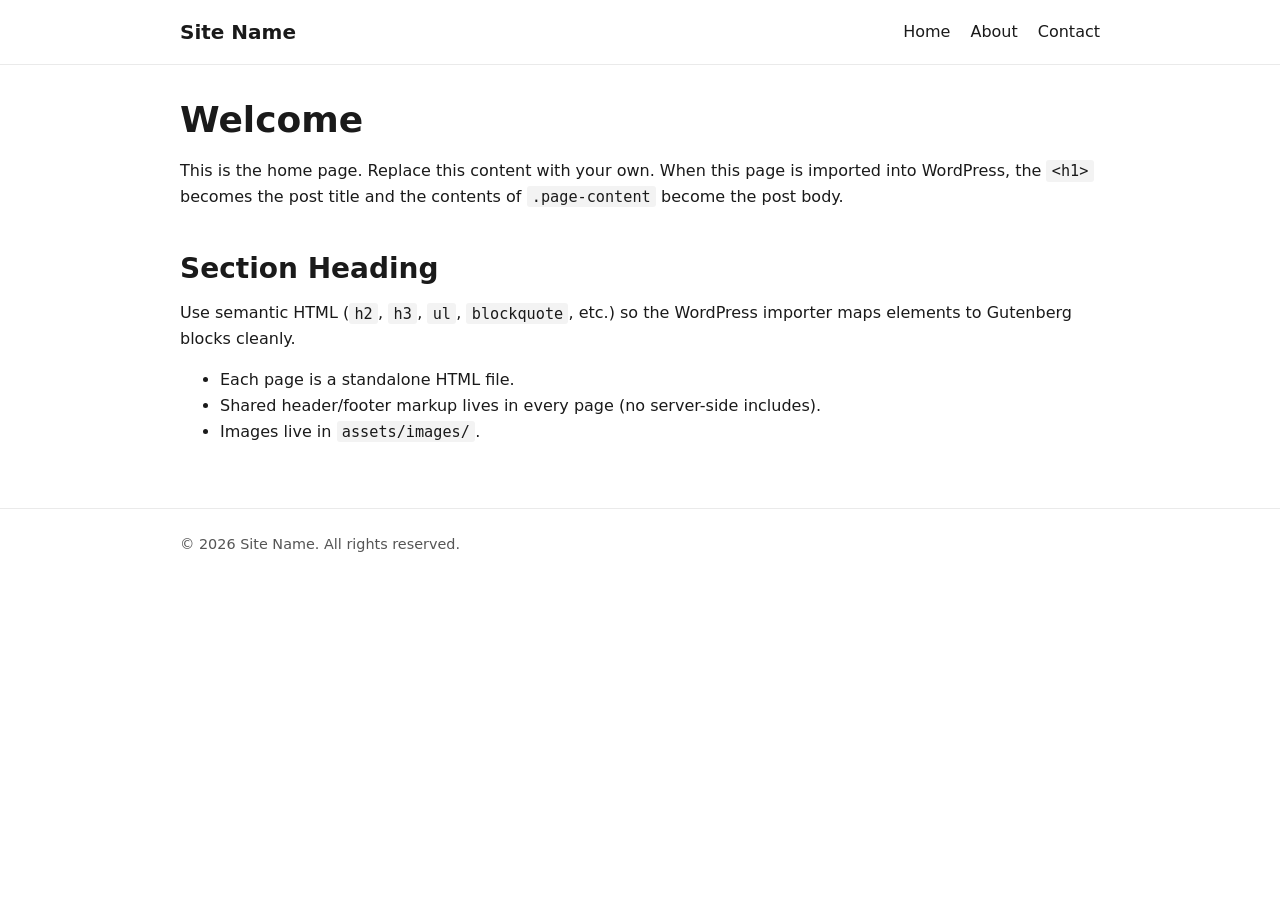
==== index.html @ fc84c266 "Initial commit: static site boilerplate for WordPress import" ====
<!DOCTYPE html>
<html lang="en">
<head>
    <meta charset="UTF-8">
    <meta name="viewport" content="width=device-width, initial-scale=1.0">
    <meta name="description" content="Site description for SEO and WordPress excerpt.">
    <title>Home | Site Name</title>
    <link rel="stylesheet" href="css/style.css">
</head>
<body>
    <header class="site-header">
        <div class="container">
            <a href="index.html" class="site-title">Site Name</a>
            <nav class="site-nav">
                <ul>
                    <li><a href="index.html">Home</a></li>
                    <li><a href="about.html">About</a></li>
                    <li><a href="contact.html">Contact</a></li>
                </ul>
            </nav>
        </div>
    </header>

    <main class="site-main">
        <article class="page">
            <header class="page-header container">
                <h1 class="page-title">Welcome</h1>
            </header>

            <section class="page-content container">
                <p>This is the home page. Replace this content with your own. When this page is imported into WordPress, the <code>&lt;h1&gt;</code> becomes the post title and the contents of <code>.page-content</code> become the post body.</p>

                <h2>Section Heading</h2>
                <p>Use semantic HTML (<code>h2</code>, <code>h3</code>, <code>ul</code>, <code>blockquote</code>, etc.) so the WordPress importer maps elements to Gutenberg blocks cleanly.</p>

                <ul>
                    <li>Each page is a standalone HTML file.</li>
                    <li>Shared header/footer markup lives in every page (no server-side includes).</li>
                    <li>Images live in <code>assets/images/</code>.</li>
                </ul>
            </section>
        </article>
    </main>

    <footer class="site-footer">
        <div class="container">
            <p>&copy; <span id="current-year">2026</span> Site Name. All rights reserved.</p>
        </div>
    </footer>

    <script src="js/main.js"></script>
</body>
</html>
---- css/style.css ----
/* Reset & base */
*, *::before, *::after { box-sizing: border-box; }
html { -webkit-text-size-adjust: 100%; }
body {
    margin: 0;
    font-family: system-ui, -apple-system, "Segoe UI", Roboto, sans-serif;
    font-size: 16px;
    line-height: 1.6;
    color: #1a1a1a;
    background: #fff;
}

img, picture, svg, video { max-width: 100%; height: auto; display: block; }
a { color: #0066cc; text-decoration: none; }
a:hover, a:focus { text-decoration: underline; }

h1, h2, h3, h4, h5, h6 { line-height: 1.25; margin: 1.5em 0 0.5em; }
h1 { font-size: 2.25rem; }
h2 { font-size: 1.75rem; }
h3 { font-size: 1.375rem; }

p, ul, ol, blockquote { margin: 0 0 1em; }

code {
    font-family: ui-monospace, Menlo, Consolas, monospace;
    background: #f3f3f3;
    padding: 0.1em 0.35em;
    border-radius: 3px;
    font-size: 0.95em;
}

/* Layout */
.container {
    max-width: 960px;
    margin: 0 auto;
    padding: 0 1.25rem;
}

/* Header */
.site-header {
    border-bottom: 1px solid #eaeaea;
    padding: 1rem 0;
}
.site-header .container {
    display: flex;
    align-items: center;
    justify-content: space-between;
    gap: 1rem;
    flex-wrap: wrap;
}
.site-title {
    font-weight: 700;
    font-size: 1.25rem;
    color: #1a1a1a;
}
.site-title:hover { text-decoration: none; }

.site-nav ul {
    list-style: none;
    margin: 0;
    padding: 0;
    display: flex;
    gap: 1.25rem;
    flex-wrap: wrap;
}
.site-nav a { color: #1a1a1a; }
.site-nav a[aria-current="page"] { font-weight: 600; border-bottom: 2px solid #0066cc; }

/* Page */
.site-main { padding: 2rem 0 3rem; }
.page-header { margin-bottom: 1rem; }
.page-title { margin: 0; }

.contact-list { list-style: none; padding: 0; }
.contact-list li { padding: 0.35rem 0; }

/* Footer */
.site-footer {
    border-top: 1px solid #eaeaea;
    padding: 1.5rem 0;
    color: #555;
    font-size: 0.9rem;
}

/* Small screens */
@media (max-width: 540px) {
    h1 { font-size: 1.75rem; }
    h2 { font-size: 1.375rem; }
    .site-nav ul { gap: 0.75rem; }
}
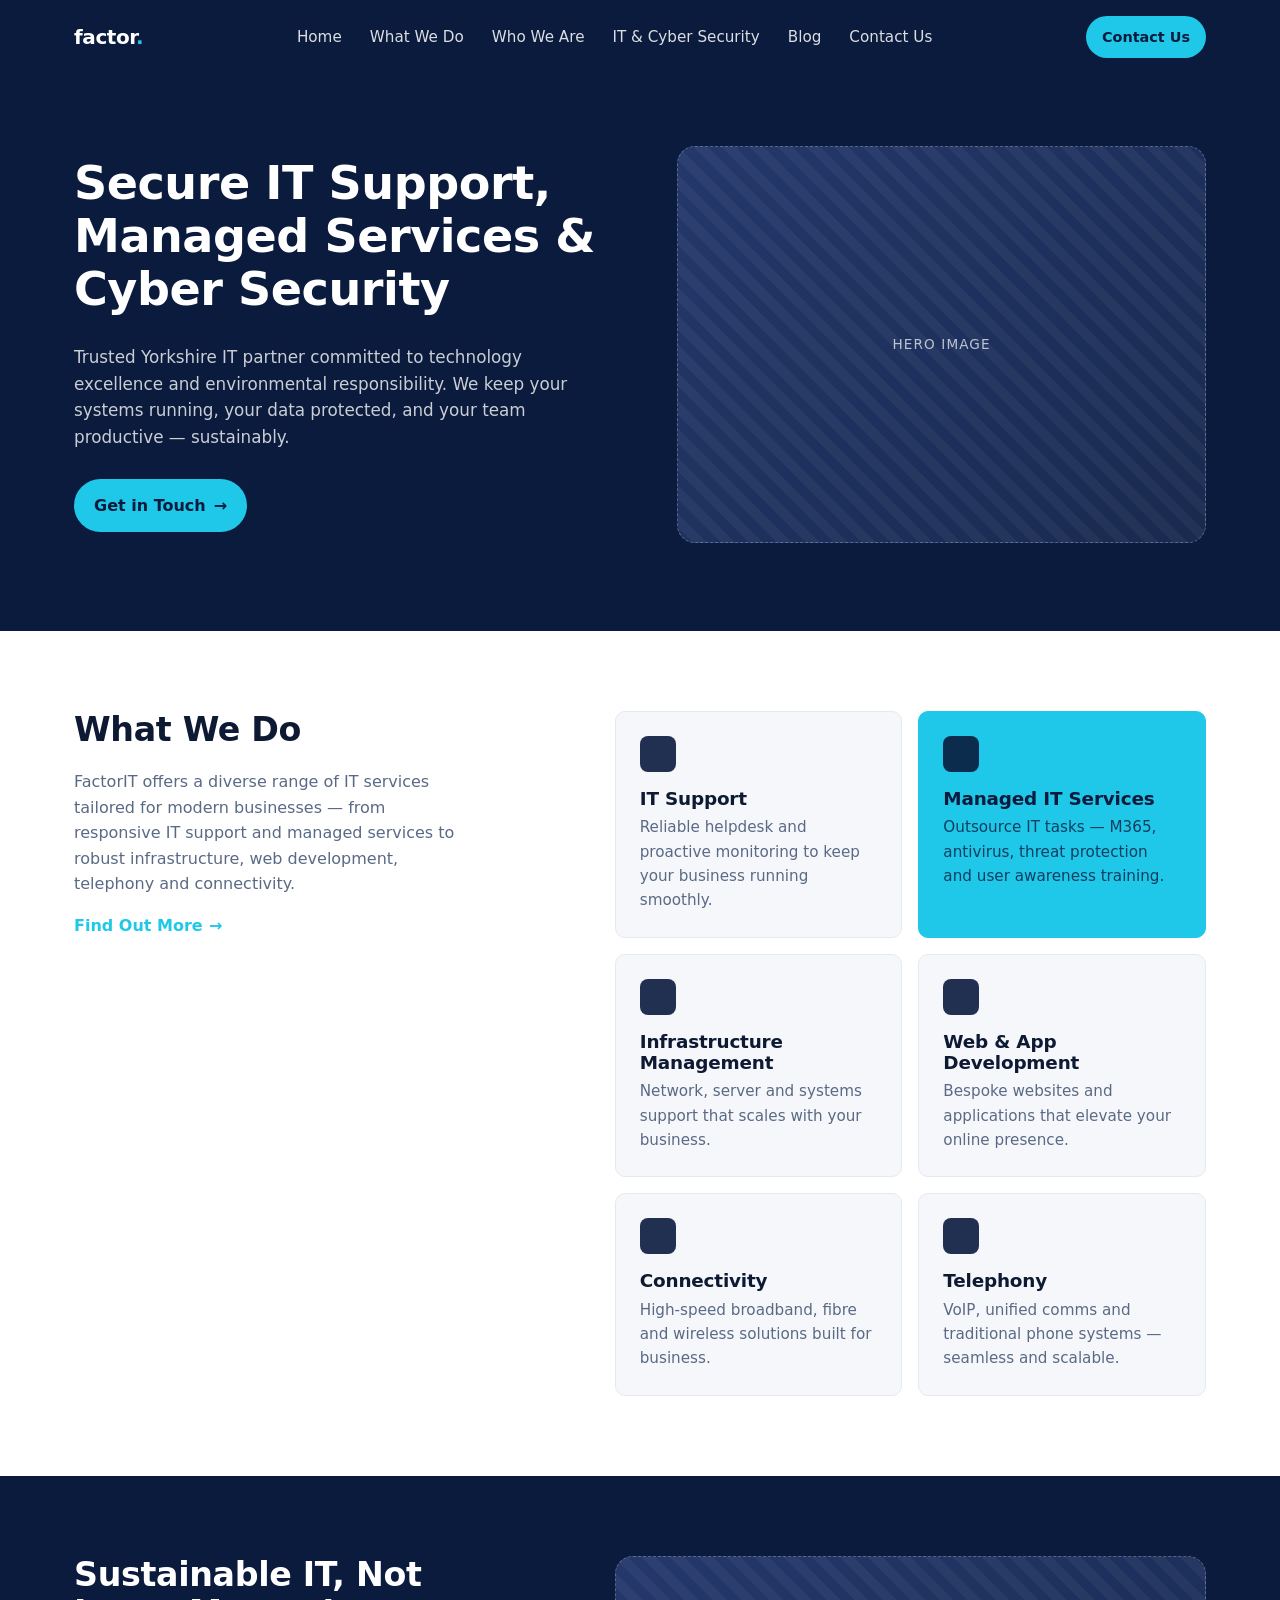
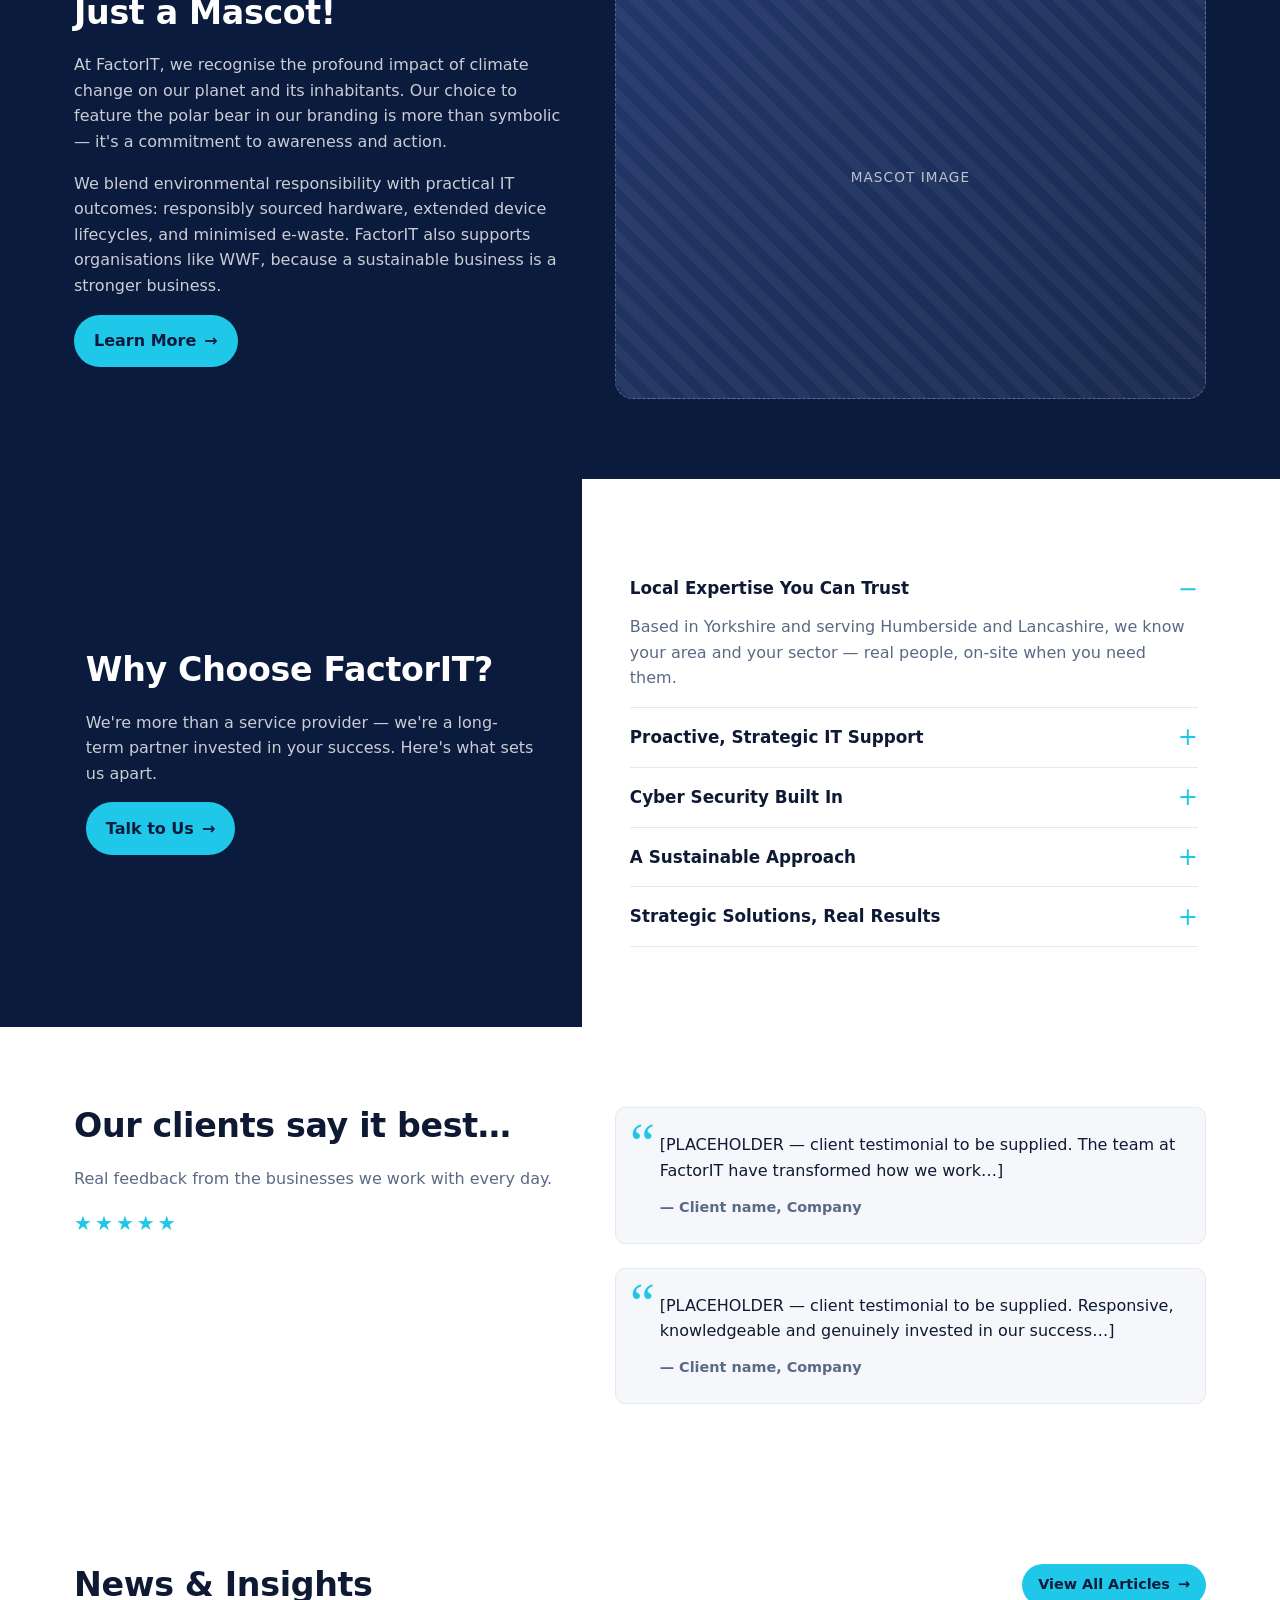
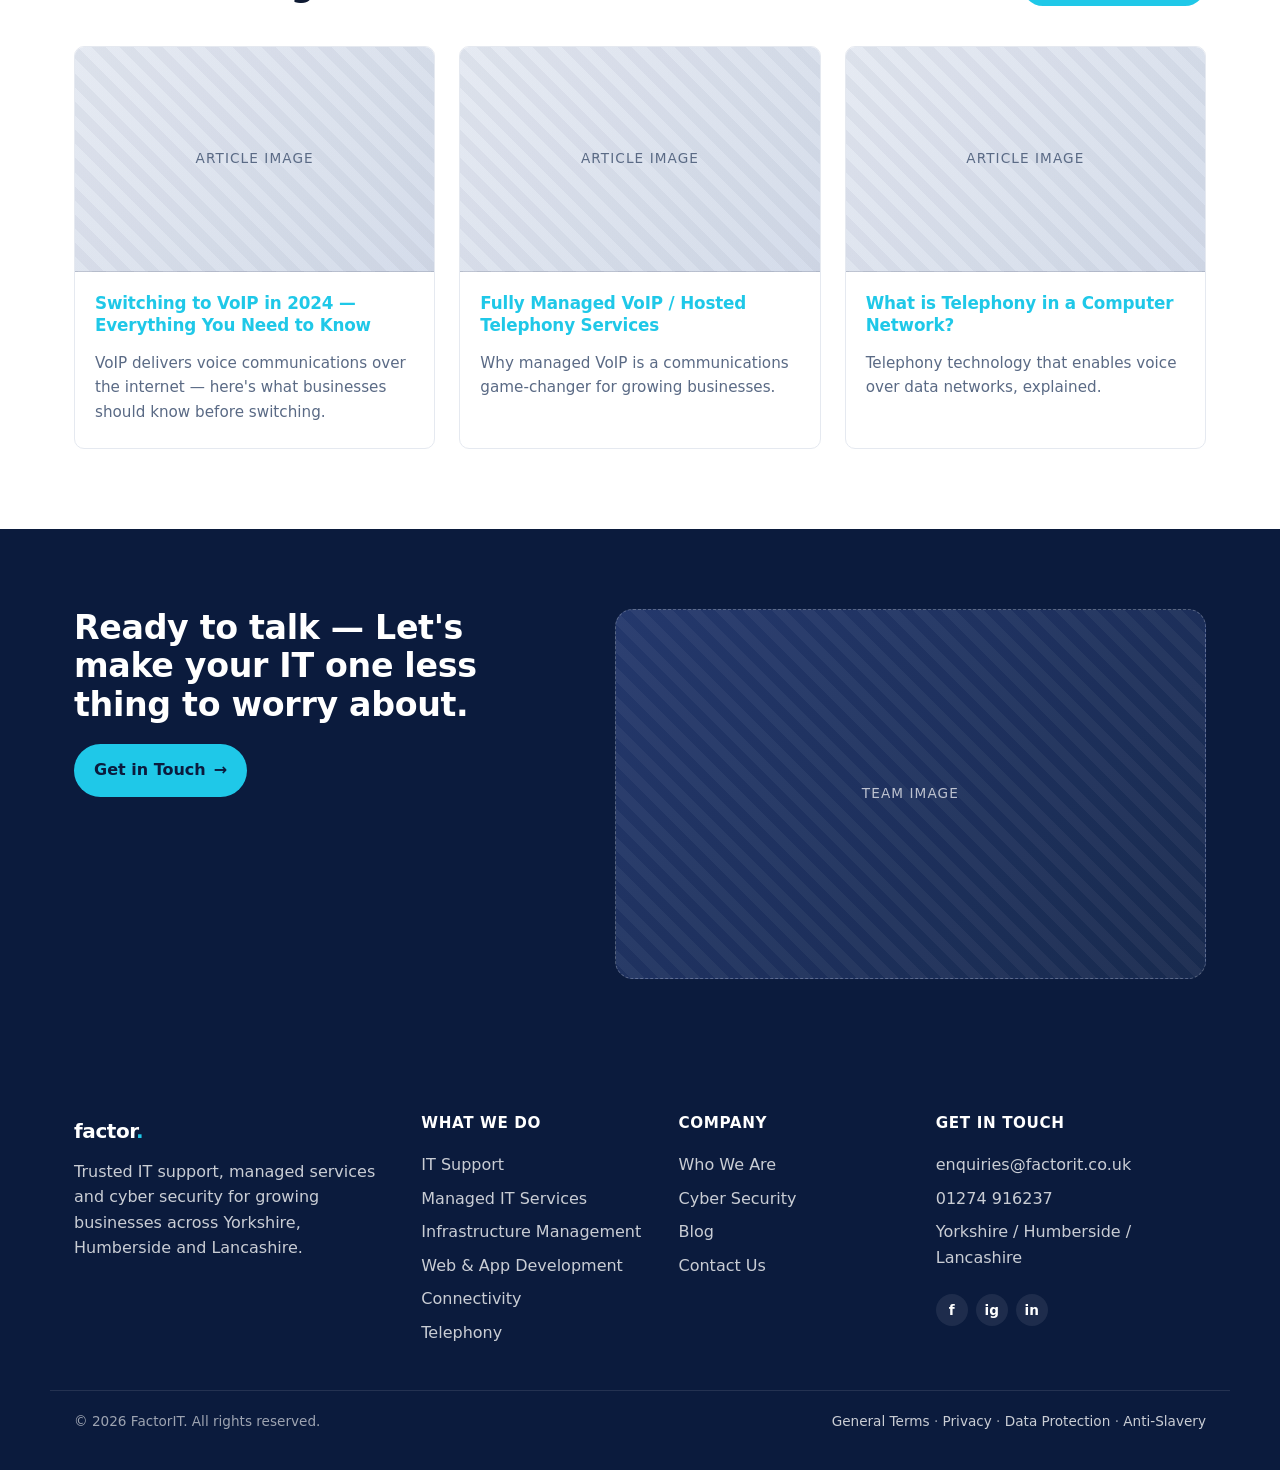
==== commit ec3c97c3: "Build FactorIT site templates aligned with live content - Realigned home page nav and services to ma" ====
--- a/index.html
+++ b/index.html
@@ -3,51 +3,281 @@
 <head>
     <meta charset="UTF-8">
     <meta name="viewport" content="width=device-width, initial-scale=1.0">
-    <meta name="description" content="Site description for SEO and WordPress excerpt.">
-    <title>Home | Site Name</title>
+    <meta name="description" content="FactorIT — Yorkshire-based IT support, managed services and cyber security. Technology excellence with environmental responsibility.">
+    <title>FactorIT — Secure IT Support, Managed Services &amp; Cyber Security</title>
     <link rel="stylesheet" href="css/style.css">
 </head>
 <body>
-    <header class="site-header">
-        <div class="container">
-            <a href="index.html" class="site-title">Site Name</a>
-            <nav class="site-nav">
-                <ul>
-                    <li><a href="index.html">Home</a></li>
-                    <li><a href="about.html">About</a></li>
-                    <li><a href="contact.html">Contact</a></li>
-                </ul>
-            </nav>
-        </div>
-    </header>
-
-    <main class="site-main">
-        <article class="page">
-            <header class="page-header container">
-                <h1 class="page-title">Welcome</h1>
-            </header>
-
-            <section class="page-content container">
-                <p>This is the home page. Replace this content with your own. When this page is imported into WordPress, the <code>&lt;h1&gt;</code> becomes the post title and the contents of <code>.page-content</code> become the post body.</p>
-
-                <h2>Section Heading</h2>
-                <p>Use semantic HTML (<code>h2</code>, <code>h3</code>, <code>ul</code>, <code>blockquote</code>, etc.) so the WordPress importer maps elements to Gutenberg blocks cleanly.</p>
-
-                <ul>
-                    <li>Each page is a standalone HTML file.</li>
-                    <li>Shared header/footer markup lives in every page (no server-side includes).</li>
-                    <li>Images live in <code>assets/images/</code>.</li>
-                </ul>
-            </section>
-        </article>
-    </main>
-
-    <footer class="site-footer">
-        <div class="container">
-            <p>&copy; <span id="current-year">2026</span> Site Name. All rights reserved.</p>
-        </div>
-    </footer>
-
-    <script src="js/main.js"></script>
+
+<!-- ============ HEADER / NAV ============ -->
+<header class="site-header">
+    <div class="container header-inner">
+        <a href="index.html" class="brand">
+            <span class="brand-mark">factor</span><span class="brand-dot">.</span>
+        </a>
+        <nav class="primary-nav" aria-label="Primary">
+            <ul>
+                <li><a href="index.html" aria-current="page">Home</a></li>
+                <li><a href="services.html">What We Do</a></li>
+                <li><a href="team.html">Who We Are</a></li>
+                <li><a href="cyber-security.html">IT &amp; Cyber Security</a></li>
+                <li><a href="blog.html">Blog</a></li>
+                <li><a href="contact.html">Contact Us</a></li>
+            </ul>
+        </nav>
+        <a href="contact.html" class="btn btn-primary btn-sm">Contact Us</a>
+    </div>
+</header>
+
+<!-- ============ HERO ============ -->
+<section class="hero">
+    <div class="container hero-grid">
+        <div class="hero-copy">
+            <h1>Secure IT Support, Managed Services &amp; Cyber Security</h1>
+            <p class="lede">Trusted Yorkshire IT partner committed to technology excellence and environmental responsibility. We keep your systems running, your data protected, and your team productive &mdash; sustainably.</p>
+            <a href="contact.html" class="btn btn-primary">Get in Touch <span aria-hidden="true">&rarr;</span></a>
+        </div>
+        <div class="hero-media">
+            <div class="img-placeholder img-hero" role="img" aria-label="Hero image — to be supplied">
+                <span>Hero image</span>
+            </div>
+        </div>
+    </div>
+</section>
+
+<!-- ============ WHAT WE DO ============ -->
+<section id="services" class="section what-we-do">
+    <div class="container two-col">
+        <div class="col-intro">
+            <h2>What We Do</h2>
+            <p>FactorIT offers a diverse range of IT services tailored for modern businesses &mdash; from responsive IT support and managed services to robust infrastructure, web development, telephony and connectivity.</p>
+            <a href="services.html" class="link-arrow">Find Out More <span aria-hidden="true">&rarr;</span></a>
+        </div>
+        <div class="col-grid">
+            <ul class="service-grid">
+                <li class="service-card">
+                    <div class="service-icon" aria-hidden="true"></div>
+                    <h3>IT Support</h3>
+                    <p>Reliable helpdesk and proactive monitoring to keep your business running smoothly.</p>
+                </li>
+                <li class="service-card is-featured">
+                    <div class="service-icon" aria-hidden="true"></div>
+                    <h3>Managed IT Services</h3>
+                    <p>Outsource IT tasks &mdash; M365, antivirus, threat protection and user awareness training.</p>
+                </li>
+                <li class="service-card">
+                    <div class="service-icon" aria-hidden="true"></div>
+                    <h3>Infrastructure Management</h3>
+                    <p>Network, server and systems support that scales with your business.</p>
+                </li>
+                <li class="service-card">
+                    <div class="service-icon" aria-hidden="true"></div>
+                    <h3>Web &amp; App Development</h3>
+                    <p>Bespoke websites and applications that elevate your online presence.</p>
+                </li>
+                <li class="service-card">
+                    <div class="service-icon" aria-hidden="true"></div>
+                    <h3>Connectivity</h3>
+                    <p>High-speed broadband, fibre and wireless solutions built for business.</p>
+                </li>
+                <li class="service-card">
+                    <div class="service-icon" aria-hidden="true"></div>
+                    <h3>Telephony</h3>
+                    <p>VoIP, unified comms and traditional phone systems &mdash; seamless and scalable.</p>
+                </li>
+            </ul>
+        </div>
+    </div>
+</section>
+
+<!-- ============ SUSTAINABLE IT ============ -->
+<section id="sustainable" class="section sustainable">
+    <div class="container two-col">
+        <div class="col-copy">
+            <h2>Sustainable IT, Not Just a Mascot!</h2>
+            <p>At FactorIT, we recognise the profound impact of climate change on our planet and its inhabitants. Our choice to feature the polar bear in our branding is more than symbolic &mdash; it's a commitment to awareness and action.</p>
+            <p>We blend environmental responsibility with practical IT outcomes: responsibly sourced hardware, extended device lifecycles, and minimised e-waste. FactorIT also supports organisations like WWF, because a sustainable business is a stronger business.</p>
+            <a href="team.html" class="btn btn-primary">Learn More <span aria-hidden="true">&rarr;</span></a>
+        </div>
+        <div class="col-media">
+            <div class="img-placeholder img-sustainable" role="img" aria-label="Polar bear / sustainability imagery — to be supplied">
+                <span>Mascot image</span>
+            </div>
+        </div>
+    </div>
+</section>
+
+<!-- ============ WHY CHOOSE ============ -->
+<section id="why" class="section why-choose">
+    <div class="why-grid">
+        <div class="why-intro">
+            <div class="why-intro-inner">
+                <h2>Why Choose FactorIT?</h2>
+                <p>We're more than a service provider &mdash; we're a long-term partner invested in your success. Here's what sets us apart.</p>
+                <a href="contact.html" class="btn btn-primary">Talk to Us <span aria-hidden="true">&rarr;</span></a>
+            </div>
+        </div>
+        <div class="why-faq">
+            <div class="why-faq-inner">
+                <details class="faq-item" open>
+                    <summary>Local Expertise You Can Trust</summary>
+                    <div class="faq-body">
+                        <p>Based in Yorkshire and serving Humberside and Lancashire, we know your area and your sector &mdash; real people, on-site when you need them.</p>
+                    </div>
+                </details>
+                <details class="faq-item">
+                    <summary>Proactive, Strategic IT Support</summary>
+                    <div class="faq-body">
+                        <p>We don't just react. Our helpdesk monitors and maintains your hardware so issues get resolved before they disrupt your day.</p>
+                    </div>
+                </details>
+                <details class="faq-item">
+                    <summary>Cyber Security Built In</summary>
+                    <div class="faq-body">
+                        <p>Managed antivirus, email threat protection and user awareness training are part of how we work &mdash; not an upsell.</p>
+                    </div>
+                </details>
+                <details class="faq-item">
+                    <summary>A Sustainable Approach</summary>
+                    <div class="faq-body">
+                        <p>Responsibly sourced hardware, extended device lifecycles and minimised e-waste &mdash; sustainability runs through everything we deliver.</p>
+                    </div>
+                </details>
+                <details class="faq-item">
+                    <summary>Strategic Solutions, Real Results</summary>
+                    <div class="faq-body">
+                        <p>We align technology decisions with your business objectives, so every investment moves the needle.</p>
+                    </div>
+                </details>
+            </div>
+        </div>
+    </div>
+</section>
+
+<!-- ============ TESTIMONIALS ============ -->
+<!-- TODO: Replace placeholder testimonials with real client quotes before launch. -->
+<section class="section testimonials">
+    <div class="container two-col">
+        <div class="col-intro">
+            <h2>Our clients say it best&hellip;</h2>
+            <p>Real feedback from the businesses we work with every day.</p>
+            <div class="stars" aria-label="5 out of 5 stars">
+                <span>&#9733;</span><span>&#9733;</span><span>&#9733;</span><span>&#9733;</span><span>&#9733;</span>
+            </div>
+        </div>
+        <div class="col-quotes">
+            <blockquote class="quote">
+                <span class="quote-mark" aria-hidden="true">&ldquo;</span>
+                <p>[PLACEHOLDER — client testimonial to be supplied. The team at FactorIT have transformed how we work&hellip;]</p>
+                <footer>&mdash; Client name, Company</footer>
+            </blockquote>
+            <blockquote class="quote">
+                <span class="quote-mark" aria-hidden="true">&ldquo;</span>
+                <p>[PLACEHOLDER — client testimonial to be supplied. Responsive, knowledgeable and genuinely invested in our success&hellip;]</p>
+                <footer>&mdash; Client name, Company</footer>
+            </blockquote>
+        </div>
+    </div>
+</section>
+
+<!-- ============ BLOG / NEWS & INSIGHTS ============ -->
+<section id="insights" class="section news">
+    <div class="container">
+        <div class="section-head">
+            <h2>News &amp; Insights</h2>
+            <a href="blog.html" class="btn btn-primary btn-sm">View All Articles <span aria-hidden="true">&rarr;</span></a>
+        </div>
+        <ul class="news-grid">
+            <li class="news-card">
+                <a href="blog/switching-to-voip-in-2024.html">
+                    <div class="img-placeholder img-news" role="img" aria-label="Article thumbnail"><span>Article image</span></div>
+                    <h3>Switching to VoIP in 2024 &mdash; Everything You Need to Know</h3>
+                    <p>VoIP delivers voice communications over the internet &mdash; here's what businesses should know before switching.</p>
+                </a>
+            </li>
+            <li class="news-card">
+                <a href="blog/fully-managed-voip-hosted-telephony-services.html">
+                    <div class="img-placeholder img-news" role="img" aria-label="Article thumbnail"><span>Article image</span></div>
+                    <h3>Fully Managed VoIP / Hosted Telephony Services</h3>
+                    <p>Why managed VoIP is a communications game-changer for growing businesses.</p>
+                </a>
+            </li>
+            <li class="news-card">
+                <a href="blog/what-is-telephony-in-computer-network.html">
+                    <div class="img-placeholder img-news" role="img" aria-label="Article thumbnail"><span>Article image</span></div>
+                    <h3>What is Telephony in a Computer Network?</h3>
+                    <p>Telephony technology that enables voice over data networks, explained.</p>
+                </a>
+            </li>
+        </ul>
+    </div>
+</section>
+
+<!-- ============ READY TO TALK CTA ============ -->
+<section id="cta" class="section cta-strip">
+    <div class="container two-col">
+        <div class="col-copy">
+            <h2>Ready to talk &mdash; Let's make your IT one less thing to worry about.</h2>
+            <a href="contact.html" class="btn btn-primary">Get in Touch <span aria-hidden="true">&rarr;</span></a>
+        </div>
+        <div class="col-media">
+            <div class="img-placeholder img-cta" role="img" aria-label="Team imagery — to be supplied"><span>Team image</span></div>
+        </div>
+    </div>
+</section>
+
+<!-- ============ FOOTER ============ -->
+<footer class="site-footer">
+    <div class="container footer-grid">
+        <div class="footer-brand">
+            <a href="index.html" class="brand"><span class="brand-mark">factor</span><span class="brand-dot">.</span></a>
+            <p>Trusted IT support, managed services and cyber security for growing businesses across Yorkshire, Humberside and Lancashire.</p>
+        </div>
+        <div class="footer-col">
+            <h4>What We Do</h4>
+            <ul>
+                <li><a href="services.html">IT Support</a></li>
+                <li><a href="services.html">Managed IT Services</a></li>
+                <li><a href="services.html">Infrastructure Management</a></li>
+                <li><a href="services.html">Web &amp; App Development</a></li>
+                <li><a href="services.html">Connectivity</a></li>
+                <li><a href="services.html">Telephony</a></li>
+            </ul>
+        </div>
+        <div class="footer-col">
+            <h4>Company</h4>
+            <ul>
+                <li><a href="team.html">Who We Are</a></li>
+                <li><a href="cyber-security.html">Cyber Security</a></li>
+                <li><a href="blog.html">Blog</a></li>
+                <li><a href="contact.html">Contact Us</a></li>
+            </ul>
+        </div>
+        <div class="footer-col">
+            <h4>Get in Touch</h4>
+            <ul>
+                <li><a href="mailto:enquiries@factorit.co.uk">enquiries@factorit.co.uk</a></li>
+                <li><a href="tel:01274916237">01274 916237</a></li>
+                <li>Yorkshire / Humberside / Lancashire</li>
+            </ul>
+            <ul class="social">
+                <li><a href="https://www.facebook.com/people/Factor-IT/61553980573350/" aria-label="Facebook">f</a></li>
+                <li><a href="https://www.instagram.com/factoritservices/" aria-label="Instagram">ig</a></li>
+                <li><a href="https://www.linkedin.com/company/factor-it1/" aria-label="LinkedIn">in</a></li>
+            </ul>
+        </div>
+    </div>
+    <div class="container footer-base">
+        <p>&copy; <span id="current-year">2026</span> FactorIT. All rights reserved.</p>
+        <p>
+            <a href="general-terms-of-business.html">General Terms</a> &middot;
+            <a href="privacy-policy.html">Privacy</a> &middot;
+            <a href="data-protection-policy.html">Data Protection</a> &middot;
+            <a href="anti-slavery.html">Anti-Slavery</a>
+        </p>
+    </div>
+</footer>
+
+<script src="js/main.js"></script>
 </body>
 </html>
--- a/css/style.css
+++ b/css/style.css
@@ -1,90 +1,862 @@
-/* Reset & base */
+/* ============================================================
+   Factor IT — boilerplate styles
+   Palette
+   - Navy:   #0B1B3D
+   - Navy 2: #122551 (slightly lighter for cards on navy)
+   - Cyan:   #1FC8E8
+   - Ink:    #0E1A33 (body text on light)
+   - Mute:   #5A6A85
+   - Line:   #E5E9F0
+   ============================================================ */
+
+:root {
+    --navy: #0B1B3D;
+    --navy-2: #122551;
+    --cyan: #1FC8E8;
+    --cyan-ink: #0B1B3D;
+    --ink: #0E1A33;
+    --mute: #5A6A85;
+    --line: #E5E9F0;
+    --bg: #FFFFFF;
+    --bg-soft: #F5F7FB;
+    --radius: 10px;
+    --radius-lg: 18px;
+    --shadow: 0 6px 24px rgba(11, 27, 61, 0.08);
+}
+
 *, *::before, *::after { box-sizing: border-box; }
-html { -webkit-text-size-adjust: 100%; }
+html { -webkit-text-size-adjust: 100%; scroll-behavior: smooth; }
 body {
     margin: 0;
-    font-family: system-ui, -apple-system, "Segoe UI", Roboto, sans-serif;
+    font-family: "Inter", system-ui, -apple-system, "Segoe UI", Roboto, sans-serif;
     font-size: 16px;
     line-height: 1.6;
-    color: #1a1a1a;
+    color: var(--ink);
+    background: var(--bg);
+    -webkit-font-smoothing: antialiased;
+}
+img { max-width: 100%; height: auto; display: block; }
+a { color: var(--cyan); text-decoration: none; }
+a:hover, a:focus-visible { text-decoration: underline; }
+
+h1, h2, h3, h4 { margin: 0 0 0.6em; line-height: 1.15; letter-spacing: -0.01em; }
+h1 { font-size: clamp(2rem, 3.6vw, 3.25rem); font-weight: 700; }
+h2 { font-size: clamp(1.6rem, 2.6vw, 2.25rem); font-weight: 700; }
+h3 { font-size: 1.15rem; font-weight: 600; }
+h4 { font-size: 0.95rem; font-weight: 700; text-transform: uppercase; letter-spacing: 0.04em; }
+p { margin: 0 0 1em; }
+ul { margin: 0; padding: 0; list-style: none; }
+
+.container {
+    width: 100%;
+    max-width: 1180px;
+    margin: 0 auto;
+    padding: 0 1.5rem;
+}
+
+/* ---------- Buttons & links ---------- */
+.btn {
+    display: inline-flex;
+    align-items: center;
+    gap: 0.5rem;
+    padding: 0.85rem 1.25rem;
+    font-weight: 600;
+    border-radius: 999px;
+    border: 0;
+    cursor: pointer;
+    transition: transform .15s ease, box-shadow .15s ease, background .15s ease;
+}
+.btn-primary { background: var(--cyan); color: var(--cyan-ink); }
+.btn-primary:hover { text-decoration: none; box-shadow: 0 6px 18px rgba(31, 200, 232, 0.35); transform: translateY(-1px); }
+.btn-sm { padding: 0.6rem 1rem; font-size: 0.9rem; }
+
+.link-arrow {
+    display: inline-flex;
+    align-items: center;
+    gap: 0.4rem;
+    font-weight: 600;
+    color: var(--cyan);
+}
+
+/* ---------- Header / Nav ---------- */
+.site-header {
+    position: sticky;
+    top: 0;
+    z-index: 50;
+    background: var(--navy);
+    color: #fff;
+}
+.header-inner {
+    display: flex;
+    align-items: center;
+    justify-content: space-between;
+    gap: 1.5rem;
+    padding: 1rem 1.5rem;
+}
+.brand {
+    color: #fff;
+    font-weight: 800;
+    font-size: 1.25rem;
+    letter-spacing: -0.02em;
+}
+.brand:hover { text-decoration: none; }
+.brand-dot { color: var(--cyan); }
+.primary-nav ul {
+    display: flex;
+    gap: 1.75rem;
+}
+.primary-nav a {
+    color: #fff;
+    font-size: 0.95rem;
+    opacity: 0.85;
+}
+.primary-nav a:hover { opacity: 1; text-decoration: none; }
+
+/* ---------- Hero ---------- */
+.hero {
+    background: var(--navy);
+    color: #fff;
+    padding: 4.5rem 0 5.5rem;
+}
+.hero-grid {
+    display: grid;
+    grid-template-columns: 1.05fr 1fr;
+    gap: 3rem;
+    align-items: center;
+}
+.hero-copy h1 { color: #fff; max-width: 18ch; }
+.hero-copy .lede {
+    color: rgba(255,255,255,0.78);
+    font-size: 1.05rem;
+    max-width: 48ch;
+    margin-bottom: 1.75rem;
+}
+.hero-media .img-placeholder { aspect-ratio: 4 / 3; }
+
+/* ---------- Section base ---------- */
+.section { padding: 5rem 0; }
+.two-col {
+    display: grid;
+    grid-template-columns: 1fr 1.2fr;
+    gap: 3rem;
+    align-items: start;
+}
+
+/* ---------- What we do ---------- */
+.what-we-do { background: var(--bg); }
+.what-we-do .col-intro h2 { color: var(--ink); }
+.what-we-do .col-intro p { color: var(--mute); max-width: 38ch; }
+.service-grid {
+    display: grid;
+    grid-template-columns: 1fr 1fr;
+    gap: 1rem;
+}
+.service-card {
+    background: var(--bg-soft);
+    border: 1px solid var(--line);
+    border-radius: var(--radius);
+    padding: 1.5rem;
+    transition: transform .15s ease, box-shadow .15s ease;
+}
+.service-card:hover { transform: translateY(-2px); box-shadow: var(--shadow); }
+.service-card.is-featured {
+    background: var(--cyan);
+    border-color: var(--cyan);
+    color: var(--cyan-ink);
+}
+.service-card.is-featured p { color: rgba(11, 27, 61, 0.85); }
+.service-icon {
+    width: 36px; height: 36px;
+    border-radius: 8px;
+    background: var(--navy);
+    margin-bottom: 1rem;
+    opacity: 0.9;
+}
+.service-card.is-featured .service-icon { background: var(--navy); }
+.service-card h3 { margin-bottom: 0.4rem; }
+.service-card p { color: var(--mute); font-size: 0.95rem; margin: 0; }
+.service-card.is-featured p { color: rgba(11, 27, 61, 0.8); }
+
+/* ---------- Sustainable IT ---------- */
+.sustainable {
+    background: var(--navy);
+    color: #fff;
+}
+.sustainable h2 { color: #fff; max-width: 18ch; }
+.sustainable p { color: rgba(255,255,255,0.78); max-width: 52ch; }
+.sustainable .img-placeholder { aspect-ratio: 4 / 3; }
+
+/* ---------- Why choose (split) ---------- */
+.why-choose { padding: 0; }
+.why-grid {
+    display: grid;
+    grid-template-columns: 1fr 1.2fr;
+    min-height: 480px;
+}
+.why-intro {
+    background: var(--navy);
+    color: #fff;
+    display: flex;
+    align-items: center;
+}
+.why-intro-inner {
+    margin-left: auto;
+    max-width: 520px;
+    padding: 5rem 3rem 5rem 1.5rem;
+    width: 100%;
+}
+.why-intro h2 { color: #fff; }
+.why-intro p { color: rgba(255,255,255,0.78); }
+
+.why-faq {
+    background: var(--bg);
+    display: flex;
+    align-items: center;
+}
+.why-faq-inner {
+    max-width: 640px;
+    padding: 5rem 1.5rem 5rem 3rem;
+    width: 100%;
+}
+.faq-item {
+    border-bottom: 1px solid var(--line);
+    padding: 1rem 0;
+}
+.faq-item summary {
+    cursor: pointer;
+    font-weight: 600;
+    font-size: 1.05rem;
+    display: flex;
+    justify-content: space-between;
+    align-items: center;
+    list-style: none;
+    color: var(--ink);
+}
+.faq-item summary::-webkit-details-marker { display: none; }
+.faq-item summary::after {
+    content: "+";
+    color: var(--cyan);
+    font-size: 1.5rem;
+    font-weight: 400;
+    line-height: 1;
+}
+.faq-item[open] summary::after { content: "−"; }
+.faq-body { padding-top: 0.75rem; color: var(--mute); }
+.faq-body p { margin: 0; }
+
+/* ---------- Testimonials ---------- */
+.testimonials { background: var(--bg); }
+.testimonials .col-intro h2 { color: var(--ink); }
+.testimonials .col-intro p { color: var(--mute); }
+.stars { color: var(--cyan); font-size: 1.25rem; letter-spacing: 0.15em; margin-top: 0.5rem; }
+.col-quotes { display: grid; gap: 1.5rem; }
+.quote {
+    position: relative;
+    margin: 0;
+    padding: 1.5rem 1.5rem 1.5rem 2.75rem;
+    background: var(--bg-soft);
+    border-radius: var(--radius);
+    border: 1px solid var(--line);
+}
+.quote-mark {
+    position: absolute;
+    top: 0.4rem;
+    left: 0.9rem;
+    font-size: 3.5rem;
+    line-height: 1;
+    color: var(--cyan);
+    font-family: Georgia, serif;
+}
+.quote p { color: var(--ink); margin-bottom: 0.75rem; }
+.quote footer { color: var(--mute); font-size: 0.9rem; font-weight: 600; }
+
+/* ---------- News & Insights ---------- */
+.news { background: var(--bg); }
+.section-head {
+    display: flex;
+    justify-content: space-between;
+    align-items: center;
+    flex-wrap: wrap;
+    gap: 1rem;
+    margin-bottom: 2.5rem;
+}
+.section-head h2 { margin: 0; }
+.news-grid {
+    display: grid;
+    grid-template-columns: repeat(3, 1fr);
+    gap: 1.5rem;
+}
+.news-card {
+    background: var(--bg);
+    border: 1px solid var(--line);
+    border-radius: var(--radius);
+    overflow: hidden;
+    display: flex;
+    flex-direction: column;
+}
+.news-card .img-placeholder {
+    aspect-ratio: 16 / 10;
+    border-radius: 0;
+    border: 0;
+    border-bottom: 1px solid var(--line);
+}
+.news-card h3 { padding: 1.25rem 1.25rem 0.25rem; font-size: 1.05rem; line-height: 1.35; }
+.news-card p { padding: 0 1.25rem 1.5rem; color: var(--mute); font-size: 0.95rem; margin: 0; }
+
+/* ---------- Ready-to-talk CTA ---------- */
+.cta-strip {
+    background: var(--navy);
+    color: #fff;
+}
+.cta-strip h2 { color: #fff; max-width: 20ch; }
+.cta-strip .img-placeholder { aspect-ratio: 16 / 10; }
+
+/* ---------- Footer ---------- */
+.site-footer {
+    background: var(--navy);
+    color: rgba(255,255,255,0.78);
+    padding-top: 3.5rem;
+}
+.footer-grid {
+    display: grid;
+    grid-template-columns: 1.4fr 1fr 1fr 1.2fr;
+    gap: 2rem;
+    padding-bottom: 2.5rem;
+}
+.footer-brand p { max-width: 36ch; margin-top: 0.75rem; }
+.footer-col h4 { color: #fff; margin-bottom: 1rem; }
+.footer-col ul li { padding: 0.25rem 0; }
+.footer-col a { color: rgba(255,255,255,0.78); }
+.footer-col a:hover { color: #fff; }
+.social {
+    display: flex;
+    gap: 0.5rem;
+    margin-top: 1rem;
+}
+.social a {
+    display: inline-flex;
+    width: 32px; height: 32px;
+    border-radius: 50%;
+    background: rgba(255,255,255,0.08);
+    align-items: center;
+    justify-content: center;
+    color: #fff;
+    font-size: 0.85rem;
+    font-weight: 700;
+}
+.social a:hover { background: var(--cyan); color: var(--navy); text-decoration: none; }
+
+.footer-base {
+    display: flex;
+    justify-content: space-between;
+    align-items: center;
+    flex-wrap: wrap;
+    gap: 0.75rem;
+    padding-top: 1.25rem;
+    padding-bottom: 1.5rem;
+    border-top: 1px solid rgba(255,255,255,0.1);
+    color: rgba(255,255,255,0.6);
+    font-size: 0.85rem;
+}
+.footer-base a { color: rgba(255,255,255,0.78); }
+
+/* ---------- Image placeholders ---------- */
+.img-placeholder {
+    background:
+        repeating-linear-gradient(
+            45deg,
+            rgba(255,255,255,0.04) 0 10px,
+            rgba(255,255,255,0.08) 10px 20px
+        ),
+        linear-gradient(135deg, #1b3066, #0f2147);
+    border: 1px dashed rgba(255,255,255,0.25);
+    border-radius: var(--radius-lg);
+    color: rgba(255,255,255,0.7);
+    display: flex;
+    align-items: center;
+    justify-content: center;
+    font-size: 0.85rem;
+    letter-spacing: 0.08em;
+    text-transform: uppercase;
+}
+/* on white sections, give placeholders a light variant */
+.what-we-do .img-placeholder,
+.testimonials .img-placeholder,
+.news .img-placeholder,
+.services-detail .img-placeholder,
+.assessment .img-placeholder,
+.trial-offers .img-placeholder,
+.team-section .img-placeholder,
+.contact-section .img-placeholder,
+.blog-list .img-placeholder,
+.post-feature .img-placeholder,
+.post-related .img-placeholder,
+.why-block .img-placeholder {
+    background:
+        repeating-linear-gradient(
+            45deg,
+            rgba(11,27,61,0.04) 0 10px,
+            rgba(11,27,61,0.08) 10px 20px
+        ),
+        linear-gradient(135deg, #eef2fa, #dde4f1);
+    border-color: rgba(11,27,61,0.18);
+    color: var(--mute);
+}
+
+/* ---------- Responsive ---------- */
+@media (max-width: 960px) {
+    .hero { padding: 3rem 0 3.5rem; }
+    .hero-grid,
+    .two-col,
+    .why-grid,
+    .news-grid,
+    .footer-grid {
+        grid-template-columns: 1fr;
+        gap: 2rem;
+    }
+    .why-intro-inner,
+    .why-faq-inner {
+        max-width: none;
+        padding: 3rem 1.5rem;
+    }
+    .service-grid { grid-template-columns: 1fr 1fr; }
+    .section { padding: 3.5rem 0; }
+    .primary-nav { display: none; }
+}
+
+@media (max-width: 540px) {
+    .service-grid { grid-template-columns: 1fr; }
+    h1 { font-size: 2rem; }
+    h2 { font-size: 1.6rem; }
+    .header-inner { padding: 0.75rem 1rem; }
+}
+
+/* ============================================================
+   Inner-page layouts
+   ============================================================ */
+
+/* ---------- Eyebrow ---------- */
+.eyebrow {
+    text-transform: uppercase;
+    letter-spacing: 0.12em;
+    font-size: 0.8rem;
+    font-weight: 700;
+    color: var(--cyan);
+    margin: 0 0 0.6rem;
+}
+.eyebrow-light { color: var(--cyan); }
+
+/* ---------- Page hero (inner pages, light) ---------- */
+.page-hero {
+    background: var(--bg-soft);
+    padding: 4rem 0 3rem;
+    border-bottom: 1px solid var(--line);
+}
+.page-hero h1 { margin: 0 0 0.5rem; }
+.page-hero .lede { color: var(--mute); font-size: 1.1rem; max-width: 60ch; margin: 0; }
+
+/* ---------- Section head (centered variant) ---------- */
+.section-head-centered { text-align: center; margin-bottom: 3rem; }
+.section-head-centered h2 { margin-bottom: 0.5rem; }
+.section-sub { color: var(--mute); max-width: 56ch; margin: 0 auto; }
+
+/* ---------- Services detail (long-form list) ---------- */
+.service-detail {
+    display: grid;
+    grid-template-columns: 1fr 1.2fr;
+    gap: 3rem;
+    align-items: center;
+    padding: 3rem 0;
+    border-bottom: 1px solid var(--line);
+}
+.service-detail:last-child { border-bottom: 0; }
+.service-detail:nth-child(even) .service-detail-media { order: 2; }
+.service-detail .img-placeholder { aspect-ratio: 4 / 3; }
+.service-number {
+    display: inline-block;
+    color: var(--cyan);
+    font-weight: 700;
+    letter-spacing: 0.12em;
+    margin-bottom: 0.5rem;
+}
+.service-detail h2 { margin-bottom: 1rem; }
+.sub-offerings {
+    list-style: none;
+    margin: 1rem 0 1.5rem;
+    padding: 0;
+}
+.sub-offerings li {
+    padding: 0.5rem 0 0.5rem 1.5rem;
+    position: relative;
+    border-bottom: 1px solid var(--line);
+}
+.sub-offerings li:last-child { border-bottom: 0; }
+.sub-offerings li::before {
+    content: "→";
+    color: var(--cyan);
+    position: absolute;
+    left: 0;
+    font-weight: 700;
+}
+
+/* ---------- Cyber security: assessment features ---------- */
+.feature-list {
+    display: grid;
+    grid-template-columns: repeat(2, 1fr);
+    gap: 1.25rem;
+    list-style: none;
+    padding: 0;
+    counter-reset: feature;
+}
+.feature-card {
+    background: var(--bg-soft);
+    border: 1px solid var(--line);
+    border-radius: var(--radius);
+    padding: 1.75rem;
+}
+.feature-num {
+    display: inline-block;
+    color: var(--cyan);
+    font-weight: 700;
+    letter-spacing: 0.12em;
+    margin-bottom: 0.75rem;
+}
+.feature-card h3 { font-size: 1.15rem; margin-bottom: 0.5rem; }
+.feature-card p { color: var(--mute); margin: 0; font-size: 0.95rem; }
+
+/* ---------- Cyber security: trial offers ---------- */
+.trial-grid {
+    display: grid;
+    grid-template-columns: repeat(2, 1fr);
+    gap: 1.5rem;
+}
+.trial-card {
+    background: var(--navy);
+    color: #fff;
+    border-radius: var(--radius-lg);
+    padding: 2rem;
+    display: flex;
+    flex-direction: column;
+    gap: 1rem;
+}
+.trial-card h3 { color: #fff; }
+.trial-card p { color: rgba(255,255,255,0.78); margin: 0; flex: 1; }
+.trial-icon {
+    width: 44px; height: 44px;
+    border-radius: 10px;
+    background: var(--cyan);
+}
+.trial-card .btn { align-self: flex-start; }
+
+/* ---------- Cyber security: why block ---------- */
+.why-block { background: var(--bg-soft); }
+.why-block .img-placeholder { aspect-ratio: 4 / 3; }
+
+/* ---------- Team ---------- */
+.team-section { background: var(--bg); }
+.team-grid {
+    display: grid;
+    grid-template-columns: repeat(2, 1fr);
+    gap: 2rem;
+    list-style: none;
+    padding: 0;
+}
+.team-card {
+    display: grid;
+    grid-template-columns: 1fr 1.2fr;
+    gap: 1.5rem;
+    background: var(--bg-soft);
+    border: 1px solid var(--line);
+    border-radius: var(--radius-lg);
+    overflow: hidden;
+}
+.team-photo {
+    aspect-ratio: 1 / 1;
+    border-radius: 0;
+    border: 0;
+    border-right: 1px solid var(--line);
+}
+.team-info { padding: 1.5rem 1.5rem 1.5rem 0; }
+.team-mascot {
+    color: var(--cyan);
+    font-weight: 700;
+    letter-spacing: 0.08em;
+    text-transform: uppercase;
+    font-size: 0.8rem;
+    margin: 0 0 0.25rem;
+}
+.team-info h3 { font-size: 1.4rem; margin: 0 0 0.25rem; }
+.team-role { color: var(--mute); font-weight: 600; margin: 0 0 0.75rem; }
+.team-bio { color: var(--ink); margin: 0; font-size: 0.95rem; }
+
+/* ---------- Contact ---------- */
+.contact-section { background: var(--bg); }
+.contact-grid {
+    display: grid;
+    grid-template-columns: 1fr 1.4fr;
+    gap: 3rem;
+    align-items: start;
+}
+.contact-info h2 { margin-bottom: 1.5rem; }
+.contact-block { margin-bottom: 1.25rem; }
+.contact-block h3 {
+    font-size: 0.85rem;
+    text-transform: uppercase;
+    letter-spacing: 0.08em;
+    color: var(--mute);
+    margin: 0 0 0.25rem;
+    font-weight: 700;
+}
+.contact-block p { margin: 0; font-size: 1.05rem; }
+.social-contact {
+    display: flex;
+    gap: 0.5rem;
+    margin-top: 0.5rem;
+}
+.social-contact a {
+    display: inline-flex;
+    width: 36px; height: 36px;
+    border-radius: 50%;
+    background: var(--bg-soft);
+    border: 1px solid var(--line);
+    align-items: center;
+    justify-content: center;
+    color: var(--navy);
+    font-size: 0.85rem;
+    font-weight: 700;
+}
+.social-contact a:hover { background: var(--cyan); color: var(--navy); border-color: var(--cyan); text-decoration: none; }
+
+.contact-form-wrap {
+    background: var(--bg-soft);
+    border: 1px solid var(--line);
+    border-radius: var(--radius-lg);
+    padding: 2rem;
+}
+.enquiry-form .form-intro { color: var(--mute); margin: 0 0 1.5rem; }
+.form-row { margin-bottom: 1.25rem; }
+.form-row label {
+    display: block;
+    font-weight: 600;
+    margin-bottom: 0.4rem;
+    font-size: 0.95rem;
+}
+.form-row .req { color: var(--cyan); margin-left: 0.15rem; }
+.form-row input,
+.form-row select,
+.form-row textarea {
+    width: 100%;
+    padding: 0.75rem 0.85rem;
+    border: 1px solid var(--line);
+    border-radius: 8px;
     background: #fff;
-}
-
-img, picture, svg, video { max-width: 100%; height: auto; display: block; }
-a { color: #0066cc; text-decoration: none; }
-a:hover, a:focus { text-decoration: underline; }
-
-h1, h2, h3, h4, h5, h6 { line-height: 1.25; margin: 1.5em 0 0.5em; }
-h1 { font-size: 2.25rem; }
-h2 { font-size: 1.75rem; }
-h3 { font-size: 1.375rem; }
-
-p, ul, ol, blockquote { margin: 0 0 1em; }
-
-code {
-    font-family: ui-monospace, Menlo, Consolas, monospace;
-    background: #f3f3f3;
-    padding: 0.1em 0.35em;
-    border-radius: 3px;
-    font-size: 0.95em;
-}
-
-/* Layout */
-.container {
-    max-width: 960px;
+    font: inherit;
+    color: var(--ink);
+}
+.form-row input:focus,
+.form-row select:focus,
+.form-row textarea:focus {
+    outline: 2px solid var(--cyan);
+    outline-offset: 1px;
+    border-color: var(--cyan);
+}
+.form-row textarea { resize: vertical; min-height: 120px; }
+.form-disclaimer {
+    margin-top: 1.25rem;
+    font-size: 0.8rem;
+    color: var(--mute);
+    line-height: 1.5;
+}
+
+/* ---------- Blog listing ---------- */
+.blog-list { background: var(--bg); }
+.post-list {
+    display: grid;
+    grid-template-columns: repeat(3, 1fr);
+    gap: 1.75rem;
+    list-style: none;
+    padding: 0;
+    margin: 0 0 3rem;
+}
+.post-card {
+    background: var(--bg);
+    border: 1px solid var(--line);
+    border-radius: var(--radius);
+    overflow: hidden;
+    transition: transform .15s ease, box-shadow .15s ease;
+}
+.post-card:hover { transform: translateY(-2px); box-shadow: var(--shadow); }
+.post-card a {
+    display: block;
+    color: var(--ink);
+    text-decoration: none;
+}
+.post-card a:hover { text-decoration: none; }
+.post-thumb {
+    aspect-ratio: 16 / 10;
+    border-radius: 0;
+    border: 0;
+    border-bottom: 1px solid var(--line);
+}
+.post-card .post-meta {
+    display: flex;
+    align-items: center;
+    gap: 0.5rem;
+    padding: 1.25rem 1.25rem 0.5rem;
+    font-size: 0.8rem;
+    color: var(--mute);
+}
+.post-cat {
+    background: var(--cyan);
+    color: var(--cyan-ink);
+    padding: 0.15rem 0.55rem;
+    border-radius: 999px;
+    font-weight: 700;
+    font-size: 0.7rem;
+    text-transform: uppercase;
+    letter-spacing: 0.08em;
+}
+.post-card h2 {
+    padding: 0 1.25rem;
+    font-size: 1.15rem;
+    line-height: 1.35;
+    margin: 0.25rem 0 0.5rem;
+}
+.post-card p {
+    padding: 0 1.25rem 1.5rem;
+    color: var(--mute);
+    font-size: 0.95rem;
+    margin: 0;
+}
+
+/* ---------- Pagination ---------- */
+.pagination {
+    display: flex;
+    justify-content: center;
+    gap: 0.5rem;
+    flex-wrap: wrap;
+}
+.page-link {
+    display: inline-flex;
+    align-items: center;
+    justify-content: center;
+    min-width: 40px;
+    height: 40px;
+    padding: 0 0.85rem;
+    border-radius: 8px;
+    border: 1px solid var(--line);
+    background: var(--bg);
+    color: var(--ink);
+    font-weight: 600;
+}
+.page-link:hover { border-color: var(--cyan); color: var(--cyan); text-decoration: none; }
+.page-link.is-current {
+    background: var(--cyan);
+    border-color: var(--cyan);
+    color: var(--cyan-ink);
+}
+
+/* ---------- Single post ---------- */
+.post-hero {
+    background: var(--bg);
+    padding: 3rem 0 1.5rem;
+}
+.post-breadcrumb { margin: 0 0 1.5rem; font-size: 0.9rem; }
+.post-breadcrumb a { color: var(--mute); }
+.post-breadcrumb a:hover { color: var(--cyan); text-decoration: none; }
+.post-hero .post-meta {
+    display: flex;
+    gap: 0.75rem;
+    align-items: center;
+    color: var(--mute);
+    font-size: 0.9rem;
+    margin-bottom: 1rem;
+}
+.post-title {
+    max-width: 24ch;
+    margin: 0 0 1rem;
+    line-height: 1.15;
+}
+.post-deck { color: var(--mute); font-size: 1.15rem; max-width: 56ch; margin: 0; }
+
+.post-feature { padding: 1.5rem 0 2.5rem; }
+.img-post-feature { aspect-ratio: 16 / 9; }
+
+.post-article {
+    background: var(--bg);
+    padding: 1rem 0 4rem;
+}
+.post-layout {
+    display: grid;
+    grid-template-columns: minmax(0, 1fr) 280px;
+    gap: 3rem;
+    align-items: start;
+    max-width: 1180px;
     margin: 0 auto;
-    padding: 0 1.25rem;
-}
-
-/* Header */
-.site-header {
-    border-bottom: 1px solid #eaeaea;
-    padding: 1rem 0;
-}
-.site-header .container {
-    display: flex;
-    align-items: center;
-    justify-content: space-between;
-    gap: 1rem;
-    flex-wrap: wrap;
-}
-.site-title {
-    font-weight: 700;
-    font-size: 1.25rem;
-    color: #1a1a1a;
-}
-.site-title:hover { text-decoration: none; }
-
-.site-nav ul {
-    list-style: none;
-    margin: 0;
-    padding: 0;
-    display: flex;
-    gap: 1.25rem;
-    flex-wrap: wrap;
-}
-.site-nav a { color: #1a1a1a; }
-.site-nav a[aria-current="page"] { font-weight: 600; border-bottom: 2px solid #0066cc; }
-
-/* Page */
-.site-main { padding: 2rem 0 3rem; }
-.page-header { margin-bottom: 1rem; }
-.page-title { margin: 0; }
-
-.contact-list { list-style: none; padding: 0; }
-.contact-list li { padding: 0.35rem 0; }
-
-/* Footer */
-.site-footer {
-    border-top: 1px solid #eaeaea;
-    padding: 1.5rem 0;
-    color: #555;
-    font-size: 0.9rem;
-}
-
-/* Small screens */
-@media (max-width: 540px) {
-    h1 { font-size: 1.75rem; }
-    h2 { font-size: 1.375rem; }
-    .site-nav ul { gap: 0.75rem; }
-}
+    padding: 0 1.5rem;
+}
+.post-body { font-size: 1.05rem; line-height: 1.75; }
+.post-body > * { max-width: 64ch; }
+.post-body h2 { margin-top: 2rem; }
+.post-body h3 { margin-top: 1.5rem; }
+.post-body blockquote {
+    border-left: 4px solid var(--cyan);
+    padding: 0.5rem 0 0.5rem 1.5rem;
+    margin: 1.5rem 0;
+    color: var(--ink);
+    font-size: 1.1rem;
+}
+.post-body blockquote p { margin: 0; }
+
+.post-sidebar { position: sticky; top: 100px; display: grid; gap: 1rem; }
+.sidebar-card {
+    background: var(--bg-soft);
+    border: 1px solid var(--line);
+    border-radius: var(--radius);
+    padding: 1.5rem;
+}
+.sidebar-card h4 {
+    color: var(--ink);
+    text-transform: none;
+    letter-spacing: 0;
+    font-size: 1rem;
+    margin: 0 0 0.5rem;
+}
+.sidebar-card p { color: var(--mute); margin: 0 0 0.85rem; font-size: 0.95rem; }
+.sidebar-card ul { list-style: none; padding: 0; margin: 0; }
+.sidebar-card ul li { padding: 0.25rem 0; }
+.sidebar-card ul li a { color: var(--cyan); font-weight: 600; }
+
+.post-related { background: var(--bg-soft); }
+.post-related h2 { margin-bottom: 2rem; }
+
+/* ---------- Responsive (new components) ---------- */
+@media (max-width: 960px) {
+    .service-detail,
+    .team-card,
+    .contact-grid,
+    .post-layout {
+        grid-template-columns: 1fr;
+        gap: 1.5rem;
+    }
+    .service-detail:nth-child(even) .service-detail-media { order: 0; }
+    .team-photo { border-right: 0; border-bottom: 1px solid var(--line); aspect-ratio: 16 / 10; }
+    .team-info { padding: 0 1.5rem 1.5rem; }
+    .team-grid,
+    .feature-list,
+    .trial-grid,
+    .post-list {
+        grid-template-columns: 1fr 1fr;
+    }
+    .post-sidebar { position: static; }
+}
+
+@media (max-width: 640px) {
+    .team-grid,
+    .feature-list,
+    .trial-grid,
+    .post-list {
+        grid-template-columns: 1fr;
+    }
+}
+
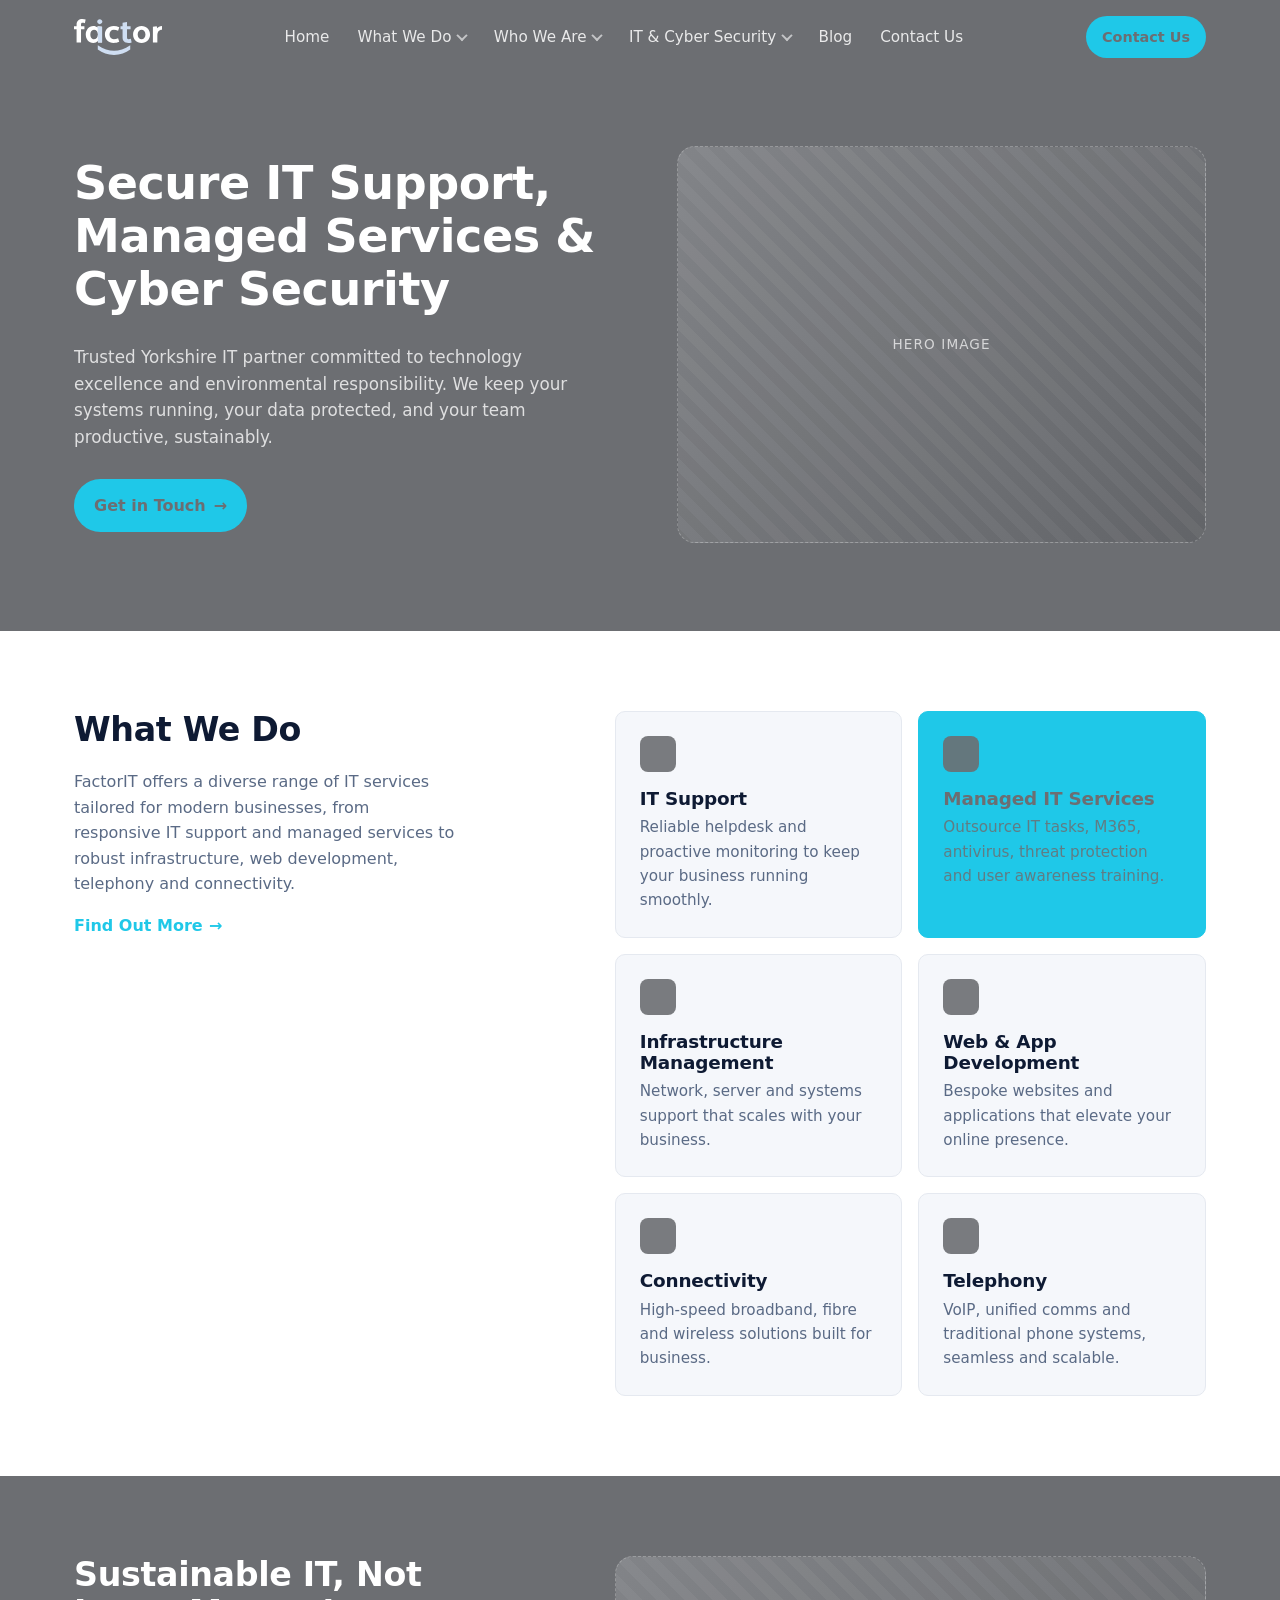
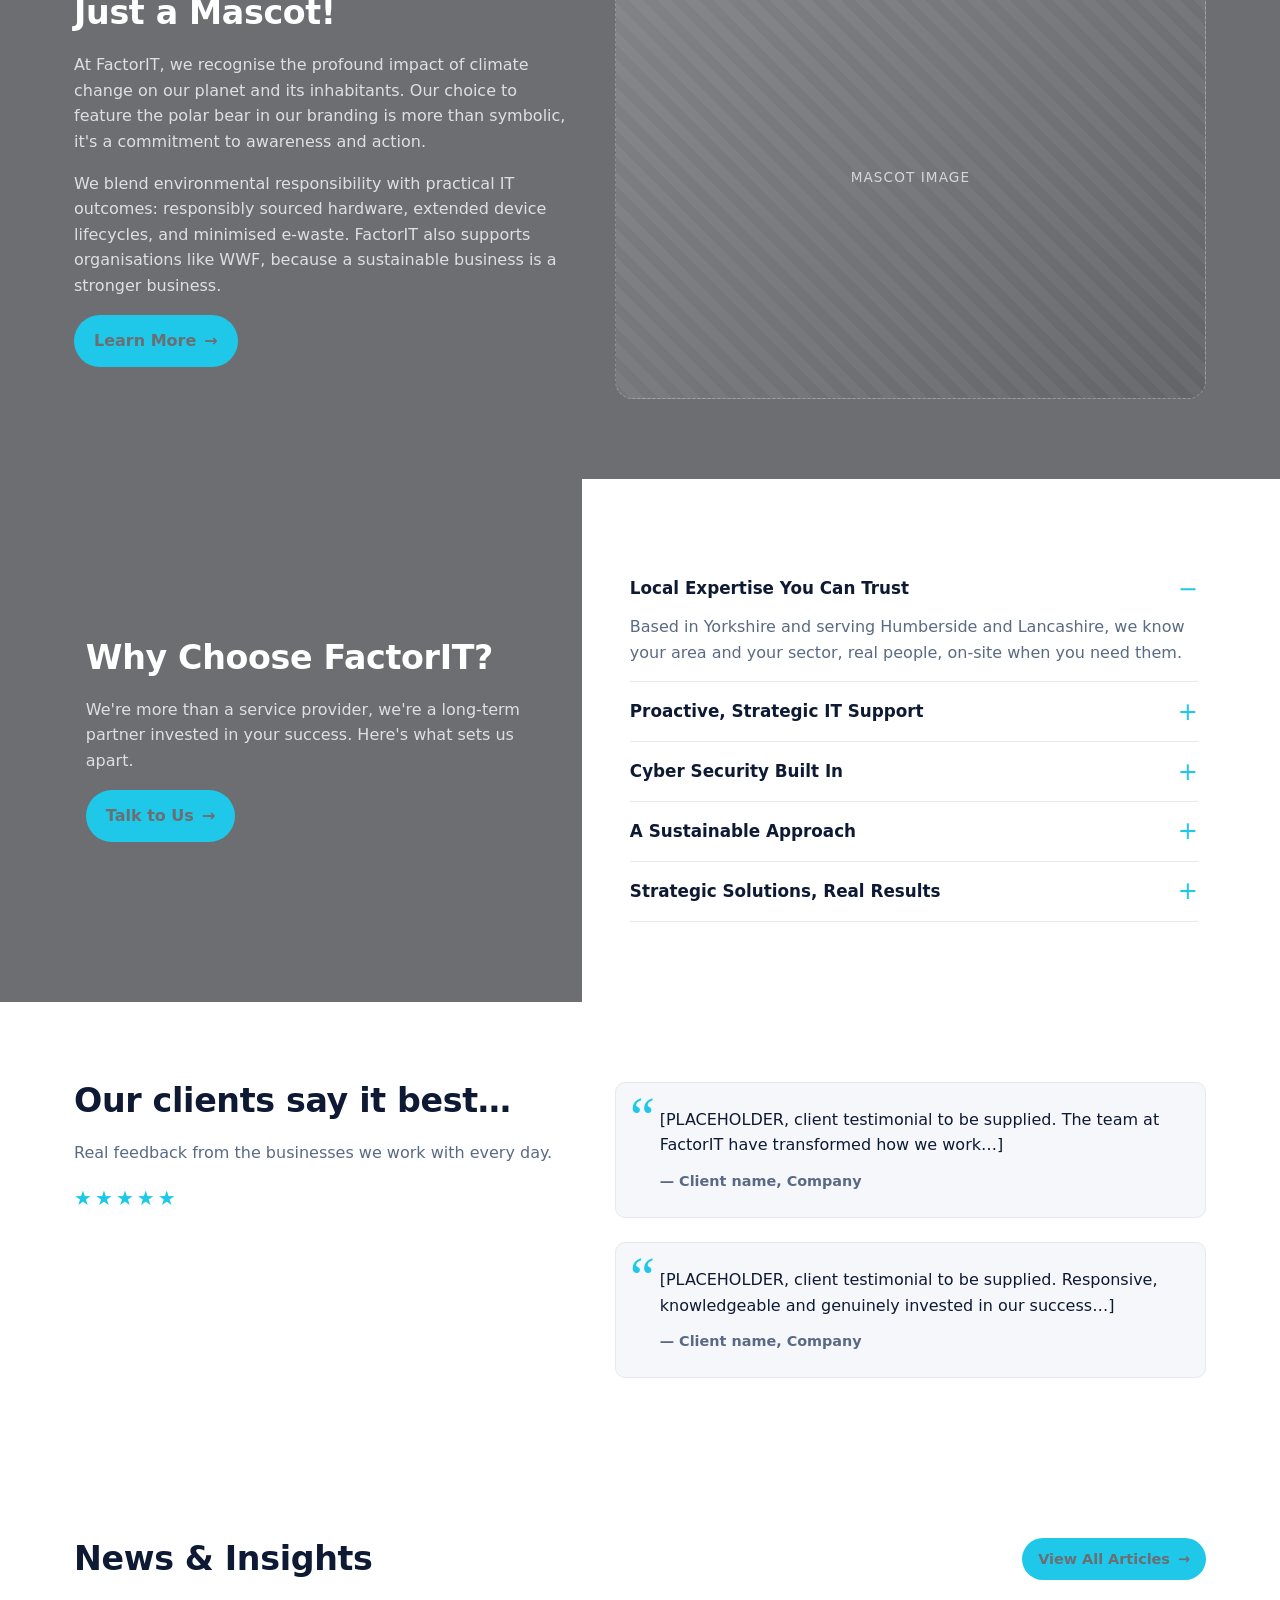
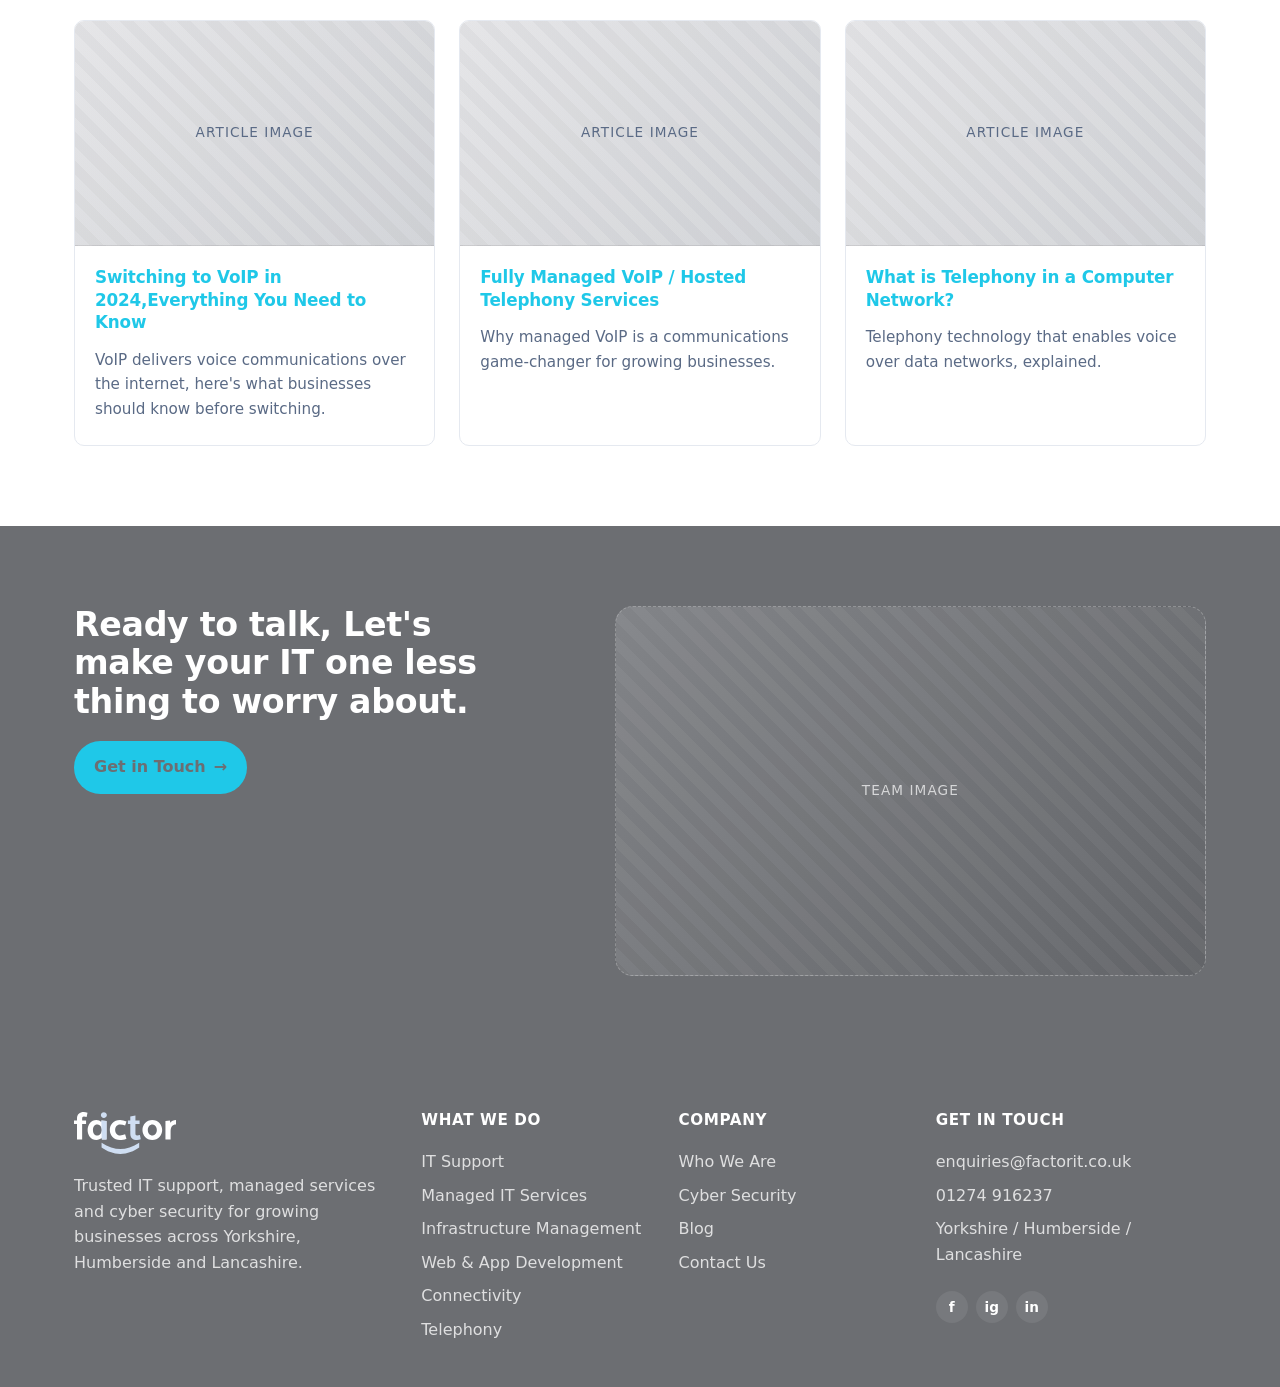
==== commit 8ba28397: "feat(re-design): Redesigned pages" ====
--- a/index.html
+++ b/index.html
@@ -3,8 +3,8 @@
 <head>
     <meta charset="UTF-8">
     <meta name="viewport" content="width=device-width, initial-scale=1.0">
-    <meta name="description" content="FactorIT — Yorkshire-based IT support, managed services and cyber security. Technology excellence with environmental responsibility.">
-    <title>FactorIT — Secure IT Support, Managed Services &amp; Cyber Security</title>
+    <meta name="description" content="FactorIT, Yorkshire-based IT support, managed services and cyber security. Technology excellence with environmental responsibility.">
+    <title>FactorIT, Secure IT Support, Managed Services &amp; Cyber Security</title>
     <link rel="stylesheet" href="css/style.css">
 </head>
 <body>
@@ -13,19 +13,47 @@
 <header class="site-header">
     <div class="container header-inner">
         <a href="index.html" class="brand">
-            <span class="brand-mark">factor</span><span class="brand-dot">.</span>
+            <img src="assets/images/logo-3.svg" alt="FactorIT" class="brand-logo">
         </a>
+        <button class="nav-toggle" type="button" aria-label="Open menu" aria-expanded="false" aria-controls="primary-nav-list">
+            <span class="nav-toggle-bar"></span>
+            <span class="nav-toggle-bar"></span>
+            <span class="nav-toggle-bar"></span>
+        </button>
         <nav class="primary-nav" aria-label="Primary">
-            <ul>
+            <ul id="primary-nav-list">
                 <li><a href="index.html" aria-current="page">Home</a></li>
-                <li><a href="services.html">What We Do</a></li>
-                <li><a href="team.html">Who We Are</a></li>
-                <li><a href="cyber-security.html">IT &amp; Cyber Security</a></li>
+                <li class="has-submenu">
+                    <a href="services.html">What We Do <span class="chev" aria-hidden="true"></span></a>
+                    <ul class="submenu">
+                        <li><a href="services.html#it-support">IT Support</a></li>
+                        <li><a href="services.html#managed-it">Managed IT Services</a></li>
+                        <li><a href="services.html#infrastructure">Infrastructure Management</a></li>
+                        <li><a href="services.html#web-app">Web &amp; App Development</a></li>
+                        <li><a href="services.html#connectivity">Connectivity</a></li>
+                        <li><a href="services.html#telephony">Telephony</a></li>
+                    </ul>
+                </li>
+                <li class="has-submenu">
+                    <a href="team.html">Who We Are <span class="chev" aria-hidden="true"></span></a>
+                    <ul class="submenu">
+                        <li><a href="team.html#team">Our Team</a></li>
+                        <li><a href="team.html#sustainability">Sustainability</a></li>
+                    </ul>
+                </li>
+                <li class="has-submenu">
+                    <a href="cyber-security.html">IT &amp; Cyber Security <span class="chev" aria-hidden="true"></span></a>
+                    <ul class="submenu">
+                        <li><a href="cyber-security.html#assessment">Free Assessment</a></li>
+                        <li><a href="cyber-security.html#trial-offers">Trial Offers</a></li>
+                        <li><a href="cyber-security.html#why-block">Why FactorIT</a></li>
+                    </ul>
+                </li>
                 <li><a href="blog.html">Blog</a></li>
                 <li><a href="contact.html">Contact Us</a></li>
             </ul>
         </nav>
-        <a href="contact.html" class="btn btn-primary btn-sm">Contact Us</a>
+        <a href="contact.html" class="btn btn-primary btn-sm header-cta">Contact Us</a>
     </div>
 </header>
 
@@ -34,11 +62,11 @@
     <div class="container hero-grid">
         <div class="hero-copy">
             <h1>Secure IT Support, Managed Services &amp; Cyber Security</h1>
-            <p class="lede">Trusted Yorkshire IT partner committed to technology excellence and environmental responsibility. We keep your systems running, your data protected, and your team productive &mdash; sustainably.</p>
+            <p class="lede">Trusted Yorkshire IT partner committed to technology excellence and environmental responsibility. We keep your systems running, your data protected, and your team productive, sustainably.</p>
             <a href="contact.html" class="btn btn-primary">Get in Touch <span aria-hidden="true">&rarr;</span></a>
         </div>
         <div class="hero-media">
-            <div class="img-placeholder img-hero" role="img" aria-label="Hero image — to be supplied">
+            <div class="img-placeholder img-hero" role="img" aria-label="Hero image, to be supplied">
                 <span>Hero image</span>
             </div>
         </div>
@@ -50,7 +78,7 @@
     <div class="container two-col">
         <div class="col-intro">
             <h2>What We Do</h2>
-            <p>FactorIT offers a diverse range of IT services tailored for modern businesses &mdash; from responsive IT support and managed services to robust infrastructure, web development, telephony and connectivity.</p>
+            <p>FactorIT offers a diverse range of IT services tailored for modern businesses, from responsive IT support and managed services to robust infrastructure, web development, telephony and connectivity.</p>
             <a href="services.html" class="link-arrow">Find Out More <span aria-hidden="true">&rarr;</span></a>
         </div>
         <div class="col-grid">
@@ -63,7 +91,7 @@
                 <li class="service-card is-featured">
                     <div class="service-icon" aria-hidden="true"></div>
                     <h3>Managed IT Services</h3>
-                    <p>Outsource IT tasks &mdash; M365, antivirus, threat protection and user awareness training.</p>
+                    <p>Outsource IT tasks, M365, antivirus, threat protection and user awareness training.</p>
                 </li>
                 <li class="service-card">
                     <div class="service-icon" aria-hidden="true"></div>
@@ -83,7 +111,7 @@
                 <li class="service-card">
                     <div class="service-icon" aria-hidden="true"></div>
                     <h3>Telephony</h3>
-                    <p>VoIP, unified comms and traditional phone systems &mdash; seamless and scalable.</p>
+                    <p>VoIP, unified comms and traditional phone systems, seamless and scalable.</p>
                 </li>
             </ul>
         </div>
@@ -95,12 +123,12 @@
     <div class="container two-col">
         <div class="col-copy">
             <h2>Sustainable IT, Not Just a Mascot!</h2>
-            <p>At FactorIT, we recognise the profound impact of climate change on our planet and its inhabitants. Our choice to feature the polar bear in our branding is more than symbolic &mdash; it's a commitment to awareness and action.</p>
+            <p>At FactorIT, we recognise the profound impact of climate change on our planet and its inhabitants. Our choice to feature the polar bear in our branding is more than symbolic, it's a commitment to awareness and action.</p>
             <p>We blend environmental responsibility with practical IT outcomes: responsibly sourced hardware, extended device lifecycles, and minimised e-waste. FactorIT also supports organisations like WWF, because a sustainable business is a stronger business.</p>
             <a href="team.html" class="btn btn-primary">Learn More <span aria-hidden="true">&rarr;</span></a>
         </div>
         <div class="col-media">
-            <div class="img-placeholder img-sustainable" role="img" aria-label="Polar bear / sustainability imagery — to be supplied">
+            <div class="img-placeholder img-sustainable" role="img" aria-label="Polar bear / sustainability imagery, to be supplied">
                 <span>Mascot image</span>
             </div>
         </div>
@@ -113,7 +141,7 @@
         <div class="why-intro">
             <div class="why-intro-inner">
                 <h2>Why Choose FactorIT?</h2>
-                <p>We're more than a service provider &mdash; we're a long-term partner invested in your success. Here's what sets us apart.</p>
+                <p>We're more than a service provider, we're a long-term partner invested in your success. Here's what sets us apart.</p>
                 <a href="contact.html" class="btn btn-primary">Talk to Us <span aria-hidden="true">&rarr;</span></a>
             </div>
         </div>
@@ -122,7 +150,7 @@
                 <details class="faq-item" open>
                     <summary>Local Expertise You Can Trust</summary>
                     <div class="faq-body">
-                        <p>Based in Yorkshire and serving Humberside and Lancashire, we know your area and your sector &mdash; real people, on-site when you need them.</p>
+                        <p>Based in Yorkshire and serving Humberside and Lancashire, we know your area and your sector, real people, on-site when you need them.</p>
                     </div>
                 </details>
                 <details class="faq-item">
@@ -134,13 +162,13 @@
                 <details class="faq-item">
                     <summary>Cyber Security Built In</summary>
                     <div class="faq-body">
-                        <p>Managed antivirus, email threat protection and user awareness training are part of how we work &mdash; not an upsell.</p>
+                        <p>Managed antivirus, email threat protection and user awareness training are part of how we work, not an upsell.</p>
                     </div>
                 </details>
                 <details class="faq-item">
                     <summary>A Sustainable Approach</summary>
                     <div class="faq-body">
-                        <p>Responsibly sourced hardware, extended device lifecycles and minimised e-waste &mdash; sustainability runs through everything we deliver.</p>
+                        <p>Responsibly sourced hardware, extended device lifecycles and minimised e-waste, sustainability runs through everything we deliver.</p>
                     </div>
                 </details>
                 <details class="faq-item">
@@ -168,12 +196,12 @@
         <div class="col-quotes">
             <blockquote class="quote">
                 <span class="quote-mark" aria-hidden="true">&ldquo;</span>
-                <p>[PLACEHOLDER — client testimonial to be supplied. The team at FactorIT have transformed how we work&hellip;]</p>
+                <p>[PLACEHOLDER, client testimonial to be supplied. The team at FactorIT have transformed how we work&hellip;]</p>
                 <footer>&mdash; Client name, Company</footer>
             </blockquote>
             <blockquote class="quote">
                 <span class="quote-mark" aria-hidden="true">&ldquo;</span>
-                <p>[PLACEHOLDER — client testimonial to be supplied. Responsive, knowledgeable and genuinely invested in our success&hellip;]</p>
+                <p>[PLACEHOLDER, client testimonial to be supplied. Responsive, knowledgeable and genuinely invested in our success&hellip;]</p>
                 <footer>&mdash; Client name, Company</footer>
             </blockquote>
         </div>
@@ -191,8 +219,8 @@
             <li class="news-card">
                 <a href="blog/switching-to-voip-in-2024.html">
                     <div class="img-placeholder img-news" role="img" aria-label="Article thumbnail"><span>Article image</span></div>
-                    <h3>Switching to VoIP in 2024 &mdash; Everything You Need to Know</h3>
-                    <p>VoIP delivers voice communications over the internet &mdash; here's what businesses should know before switching.</p>
+                    <h3>Switching to VoIP in 2024,Everything You Need to Know</h3>
+                    <p>VoIP delivers voice communications over the internet, here's what businesses should know before switching.</p>
                 </a>
             </li>
             <li class="news-card">
@@ -217,11 +245,11 @@
 <section id="cta" class="section cta-strip">
     <div class="container two-col">
         <div class="col-copy">
-            <h2>Ready to talk &mdash; Let's make your IT one less thing to worry about.</h2>
+            <h2>Ready to talk, Let's make your IT one less thing to worry about.</h2>
             <a href="contact.html" class="btn btn-primary">Get in Touch <span aria-hidden="true">&rarr;</span></a>
         </div>
         <div class="col-media">
-            <div class="img-placeholder img-cta" role="img" aria-label="Team imagery — to be supplied"><span>Team image</span></div>
+            <div class="img-placeholder img-cta" role="img" aria-label="Team imagery, to be supplied"><span>Team image</span></div>
         </div>
     </div>
 </section>
@@ -230,7 +258,7 @@
 <footer class="site-footer">
     <div class="container footer-grid">
         <div class="footer-brand">
-            <a href="index.html" class="brand"><span class="brand-mark">factor</span><span class="brand-dot">.</span></a>
+            <a href="index.html" class="brand"><img src="assets/images/logo-3.svg" alt="FactorIT" class="brand-logo"></a>
             <p>Trusted IT support, managed services and cyber security for growing businesses across Yorkshire, Humberside and Lancashire.</p>
         </div>
         <div class="footer-col">
@@ -264,20 +292,3 @@
                 <li><a href="https://www.facebook.com/people/Factor-IT/61553980573350/" aria-label="Facebook">f</a></li>
                 <li><a href="https://www.instagram.com/factoritservices/" aria-label="Instagram">ig</a></li>
                 <li><a href="https://www.linkedin.com/company/factor-it1/" aria-label="LinkedIn">in</a></li>
-            </ul>
-        </div>
-    </div>
-    <div class="container footer-base">
-        <p>&copy; <span id="current-year">2026</span> FactorIT. All rights reserved.</p>
-        <p>
-            <a href="general-terms-of-business.html">General Terms</a> &middot;
-            <a href="privacy-policy.html">Privacy</a> &middot;
-            <a href="data-protection-policy.html">Data Protection</a> &middot;
-            <a href="anti-slavery.html">Anti-Slavery</a>
-        </p>
-    </div>
-</footer>
-
-<script src="js/main.js"></script>
-</body>
-</html>
--- a/css/style.css
+++ b/css/style.css
@@ -1,19 +1,19 @@
 /* ============================================================
    Factor IT — boilerplate styles
-   Palette
-   - Navy:   #0B1B3D
-   - Navy 2: #122551 (slightly lighter for cards on navy)
-   - Cyan:   #1FC8E8
-   - Ink:    #0E1A33 (body text on light)
-   - Mute:   #5A6A85
-   - Line:   #E5E9F0
+   Palette (aligned with the company logo's grey-blue identity)
+   - Brand:   #6c6e72  (was navy — darker tone of the logo grey #939598)
+   - Brand 2: #7d7f83  (slightly lighter, for cards on brand)
+   - Cyan:    #1FC8E8
+   - Ink:     #0E1A33  (body text on light)
+   - Mute:    #5A6A85
+   - Line:    #E5E9F0
    ============================================================ */
 
 :root {
-    --navy: #0B1B3D;
-    --navy-2: #122551;
+    --navy: #6c6e72;
+    --navy-2: #7d7f83;
     --cyan: #1FC8E8;
-    --cyan-ink: #0B1B3D;
+    --cyan-ink: #6c6e72;
     --ink: #0E1A33;
     --mute: #5A6A85;
     --line: #E5E9F0;
@@ -21,7 +21,7 @@
     --bg-soft: #F5F7FB;
     --radius: 10px;
     --radius-lg: 18px;
-    --shadow: 0 6px 24px rgba(11, 27, 61, 0.08);
+    --shadow: 0 6px 24px rgba(108, 110, 114, 0.10);
 }
 
 *, *::before, *::after { box-sizing: border-box; }
@@ -98,12 +98,24 @@
     font-weight: 800;
     font-size: 1.25rem;
     letter-spacing: -0.02em;
+    display: inline-flex;
+    align-items: center;
 }
 .brand:hover { text-decoration: none; }
 .brand-dot { color: var(--cyan); }
+.brand-logo {
+    display: block;
+    height: 36px;
+    width: auto;
+}
+.site-footer .brand-logo { height: 42px; }
+
 .primary-nav ul {
     display: flex;
     gap: 1.75rem;
+    list-style: none;
+    margin: 0;
+    padding: 0;
 }
 .primary-nav a {
     color: #fff;
@@ -111,6 +123,95 @@
     opacity: 0.85;
 }
 .primary-nav a:hover { opacity: 1; text-decoration: none; }
+
+/* ---------- Dropdown submenu (desktop) ---------- */
+.has-submenu { position: relative; }
+.has-submenu > a { display: inline-flex; align-items: center; gap: 0.4rem; }
+.chev {
+    display: inline-block;
+    width: 0.5rem;
+    height: 0.5rem;
+    border-right: 2px solid currentColor;
+    border-bottom: 2px solid currentColor;
+    transform: rotate(45deg) translate(-1px, -1px);
+    opacity: 0.7;
+    transition: transform 0.2s ease, opacity 0.2s ease;
+}
+.has-submenu:hover > a .chev,
+.has-submenu:focus-within > a .chev {
+    transform: rotate(225deg) translate(-1px, -1px);
+    opacity: 1;
+}
+.submenu {
+    display: block;
+    position: absolute;
+    top: 100%;
+    left: 0;
+    background: var(--navy);
+    list-style: none;
+    padding: 0.5rem 0;
+    margin: 0;
+    min-width: 240px;
+    box-shadow: 0 12px 28px rgba(0, 0, 0, 0.18);
+    border-radius: 0 0 var(--radius) var(--radius);
+    opacity: 0;
+    visibility: hidden;
+    transform: translateY(-6px);
+    transition: opacity 0.18s ease, transform 0.18s ease, visibility 0.18s;
+    z-index: 100;
+}
+.has-submenu:hover > .submenu,
+.has-submenu:focus-within > .submenu {
+    opacity: 1;
+    visibility: visible;
+    transform: translateY(0);
+}
+.submenu li { display: block; }
+.submenu a {
+    display: block;
+    padding: 0.6rem 1.1rem;
+    white-space: nowrap;
+    opacity: 0.85;
+}
+.submenu a:hover { background: rgba(255, 255, 255, 0.08); opacity: 1; }
+
+/* ---------- Hamburger (mobile toggle) ---------- */
+.nav-toggle {
+    display: none;
+    position: relative;
+    width: 40px;
+    height: 40px;
+    background: transparent;
+    border: 0;
+    padding: 0;
+    margin-left: auto;
+    cursor: pointer;
+    color: #fff;
+}
+.nav-toggle-bar {
+    position: absolute;
+    left: 8px;
+    width: 24px;
+    height: 2px;
+    background: currentColor;
+    border-radius: 2px;
+    transition: top 0.35s ease, transform 0.45s ease, opacity 0.25s ease;
+}
+.nav-toggle-bar:nth-child(1) { top: 13px; }
+.nav-toggle-bar:nth-child(2) { top: 19px; }
+.nav-toggle-bar:nth-child(3) { top: 25px; }
+.nav-toggle.is-open .nav-toggle-bar:nth-child(1) {
+    top: 19px;
+    transform: rotate(405deg);
+}
+.nav-toggle.is-open .nav-toggle-bar:nth-child(2) {
+    opacity: 0;
+    transform: rotate(360deg);
+}
+.nav-toggle.is-open .nav-toggle-bar:nth-child(3) {
+    top: 19px;
+    transform: rotate(-405deg);
+}
 
 /* ---------- Hero ---------- */
 .hero {
@@ -164,7 +265,7 @@
     border-color: var(--cyan);
     color: var(--cyan-ink);
 }
-.service-card.is-featured p { color: rgba(11, 27, 61, 0.85); }
+.service-card.is-featured p { color: rgba(108, 110, 114, 0.85); }
 .service-icon {
     width: 36px; height: 36px;
     border-radius: 8px;
@@ -175,7 +276,7 @@
 .service-card.is-featured .service-icon { background: var(--navy); }
 .service-card h3 { margin-bottom: 0.4rem; }
 .service-card p { color: var(--mute); font-size: 0.95rem; margin: 0; }
-.service-card.is-featured p { color: rgba(11, 27, 61, 0.8); }
+.service-card.is-featured p { color: rgba(108, 110, 114, 0.85); }
 
 /* ---------- Sustainable IT ---------- */
 .sustainable {
@@ -368,7 +469,7 @@
             rgba(255,255,255,0.04) 0 10px,
             rgba(255,255,255,0.08) 10px 20px
         ),
-        linear-gradient(135deg, #1b3066, #0f2147);
+        linear-gradient(135deg, #7d7f83, #5c5e62);
     border: 1px dashed rgba(255,255,255,0.25);
     border-radius: var(--radius-lg);
     color: rgba(255,255,255,0.7);
@@ -395,11 +496,11 @@
     background:
         repeating-linear-gradient(
             45deg,
-            rgba(11,27,61,0.04) 0 10px,
-            rgba(11,27,61,0.08) 10px 20px
+            rgba(108,110,114,0.05) 0 10px,
+            rgba(108,110,114,0.10) 10px 20px
         ),
-        linear-gradient(135deg, #eef2fa, #dde4f1);
-    border-color: rgba(11,27,61,0.18);
+        linear-gradient(135deg, #ececee, #d8dade);
+    border-color: rgba(108,110,114,0.22);
     color: var(--mute);
 }
 
@@ -421,7 +522,47 @@
     }
     .service-grid { grid-template-columns: 1fr 1fr; }
     .section { padding: 3.5rem 0; }
-    .primary-nav { display: none; }
+
+    /* Hamburger replaces inline nav */
+    .nav-toggle { display: block; }
+    .header-cta { display: none; }
+
+    .primary-nav {
+        position: absolute;
+        top: 100%;
+        left: 0;
+        right: 0;
+        background: var(--navy);
+        border-top: 1px solid rgba(255, 255, 255, 0.08);
+        box-shadow: 0 12px 28px rgba(0, 0, 0, 0.18);
+        max-height: 0;
+        overflow: hidden;
+        transition: max-height 0.35s ease;
+    }
+    .primary-nav.is-open {
+        max-height: calc(100vh - 70px);
+        overflow-y: auto;
+    }
+    .primary-nav ul {
+        display: block;
+        gap: 0;
+        padding: 0.5rem 1.5rem 1.25rem;
+    }
+    .primary-nav > ul > li {
+        display: block;
+        border-bottom: 1px solid rgba(255, 255, 255, 0.08);
+    }
+    .primary-nav > ul > li:last-child { border-bottom: 0; }
+    .primary-nav > ul > li > a {
+        display: block;
+        padding: 1rem 0;
+        font-size: 1.05rem;
+        opacity: 1;
+    }
+
+    /* Subsections are never shown on mobile per spec */
+    .submenu { display: none !important; }
+    .has-submenu > a .chev { display: none; }
 }
 
 @media (max-width: 540px) {
@@ -608,6 +749,17 @@
     font-weight: 700;
 }
 .contact-block p { margin: 0; font-size: 1.05rem; }
+.contact-block a {
+    color: var(--ink);
+    text-decoration: underline;
+    text-decoration-color: rgba(108, 110, 114, 0.35);
+    text-underline-offset: 3px;
+    font-weight: 600;
+}
+.contact-block a:hover {
+    color: var(--navy);
+    text-decoration-color: var(--navy);
+}
 .social-contact {
     display: flex;
     gap: 0.5rem;
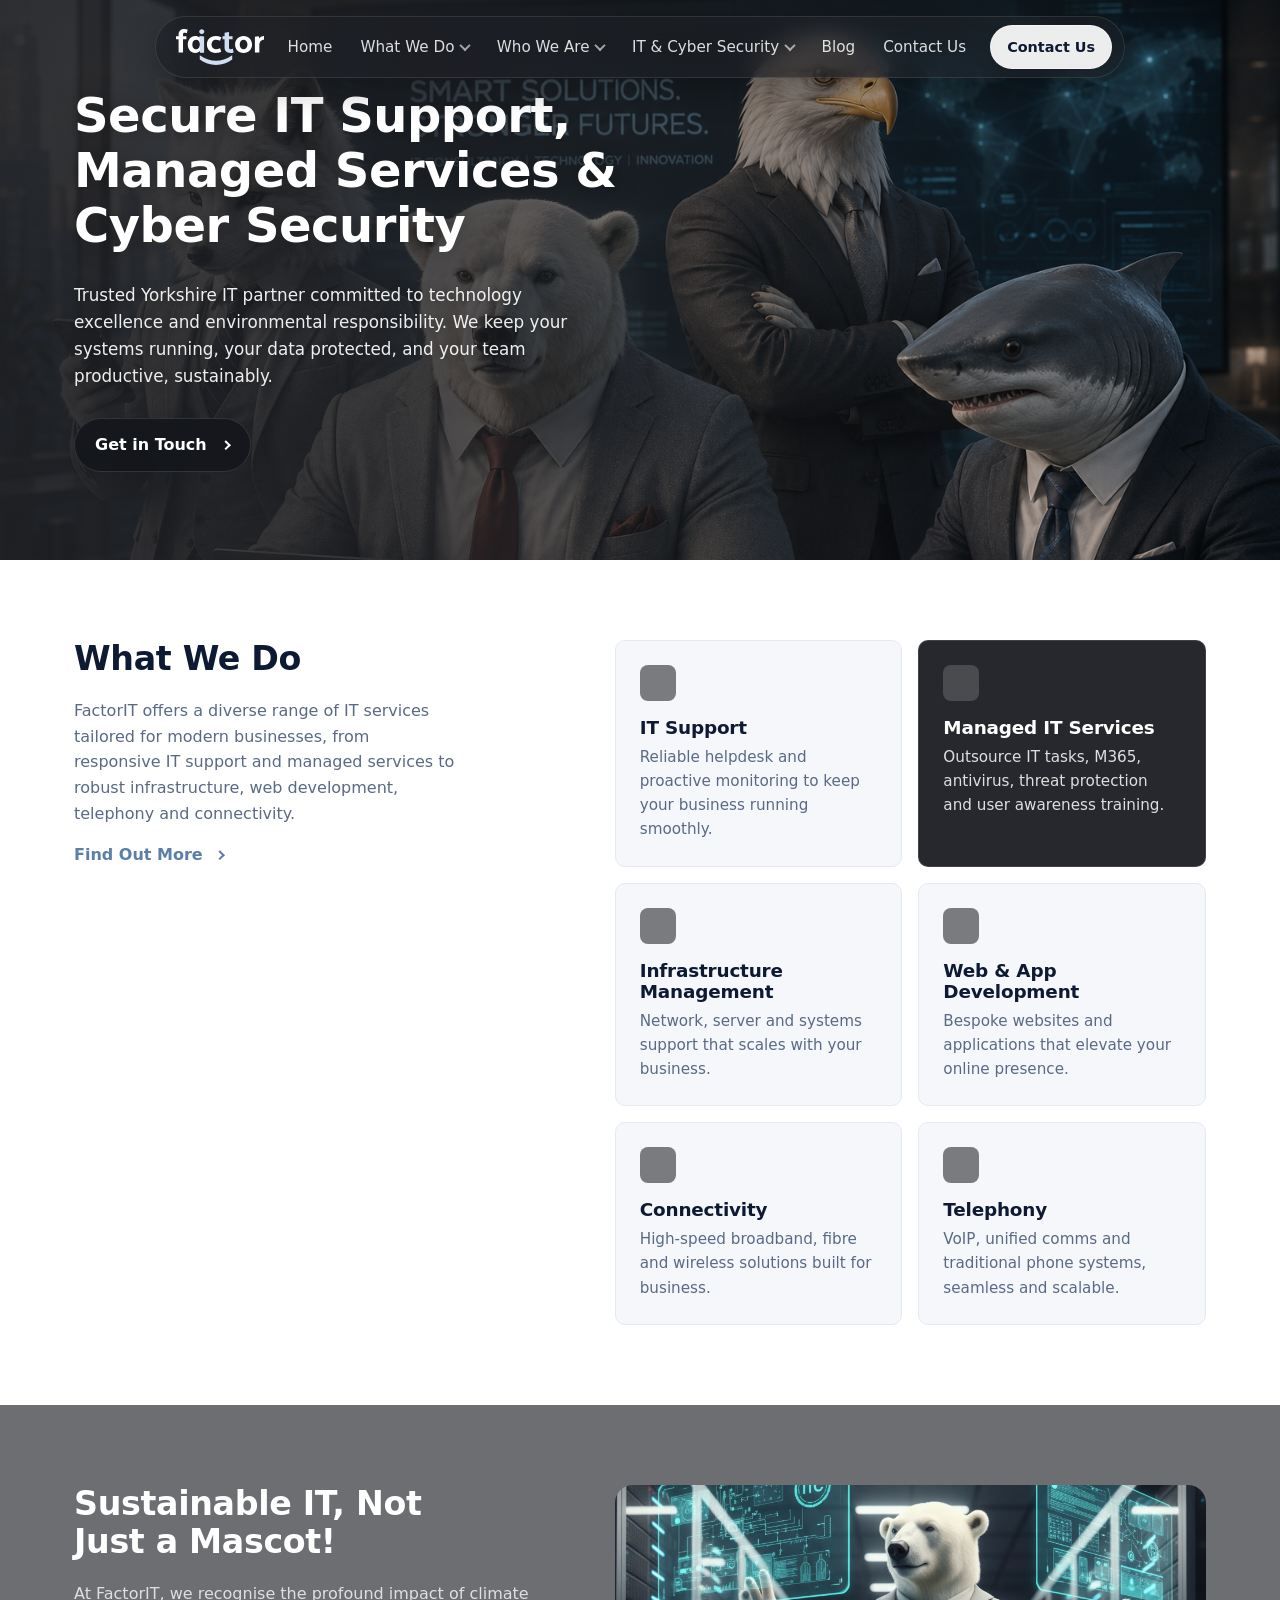
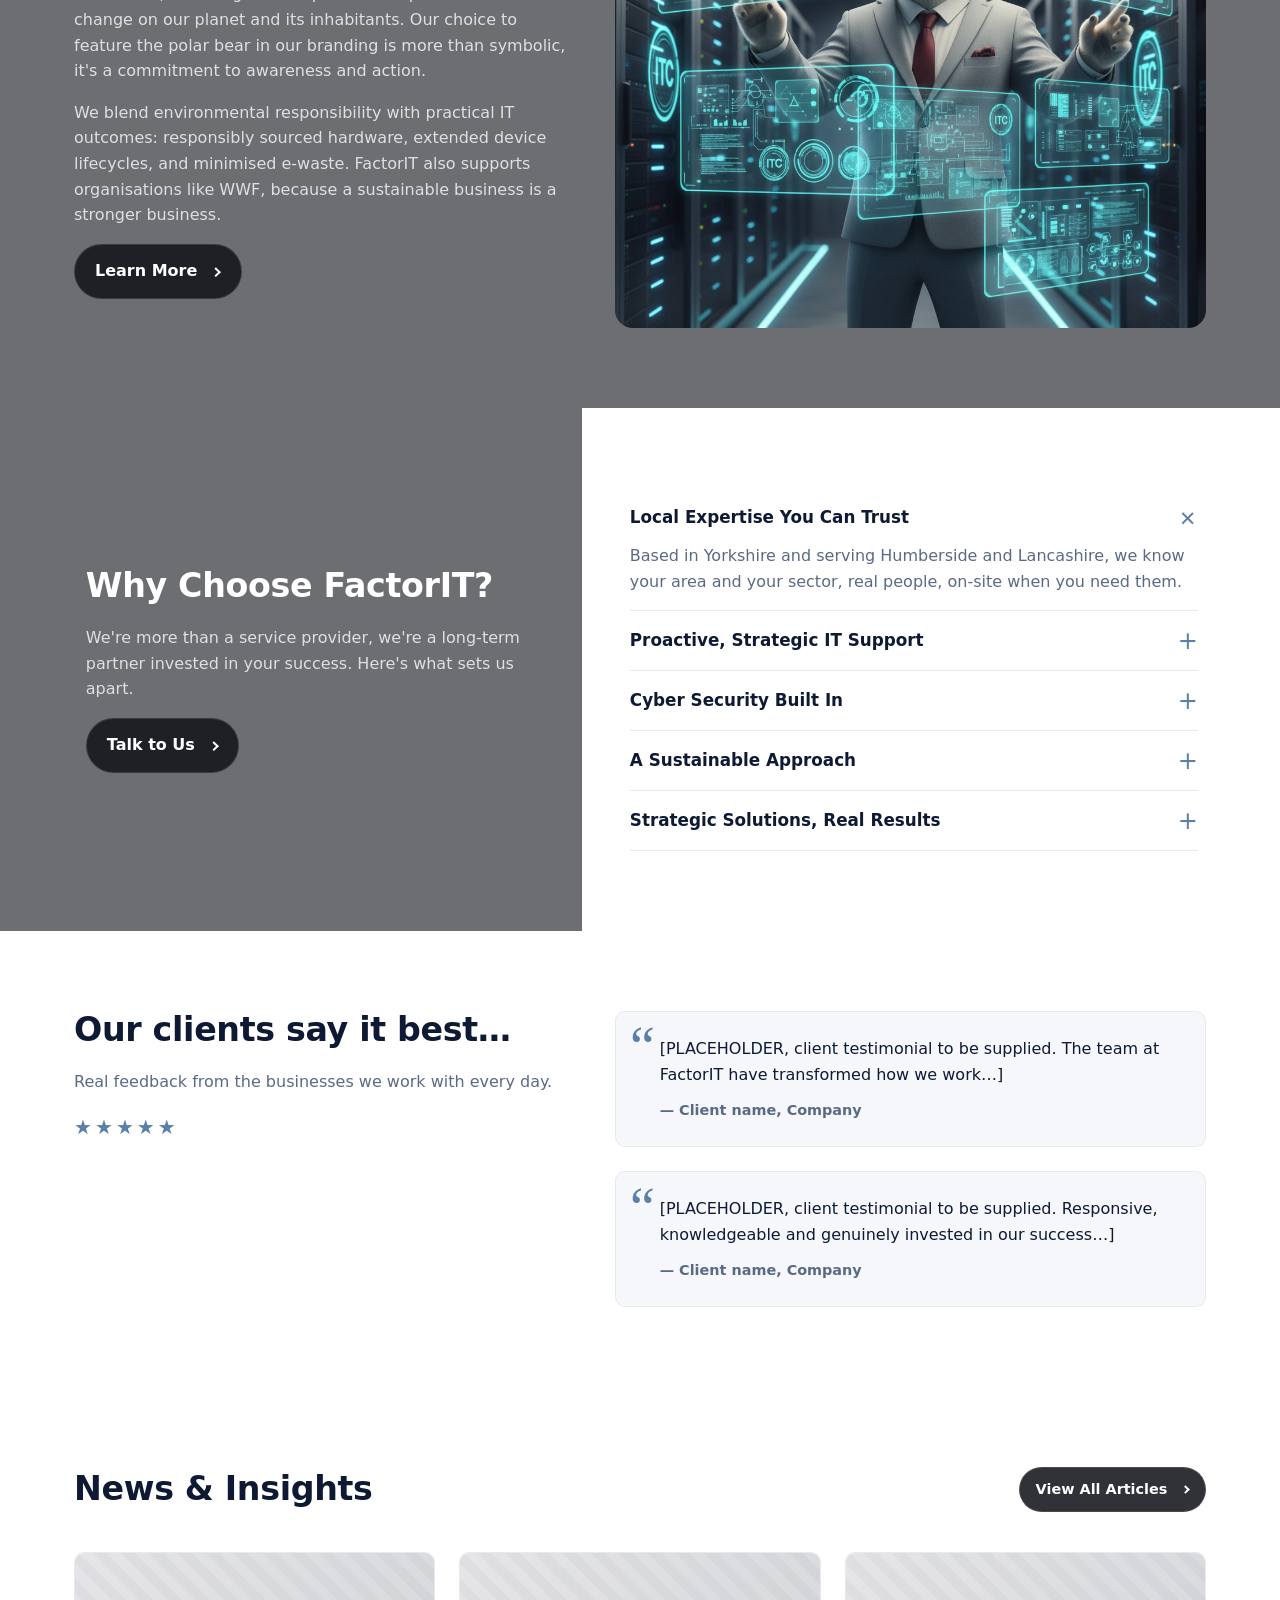
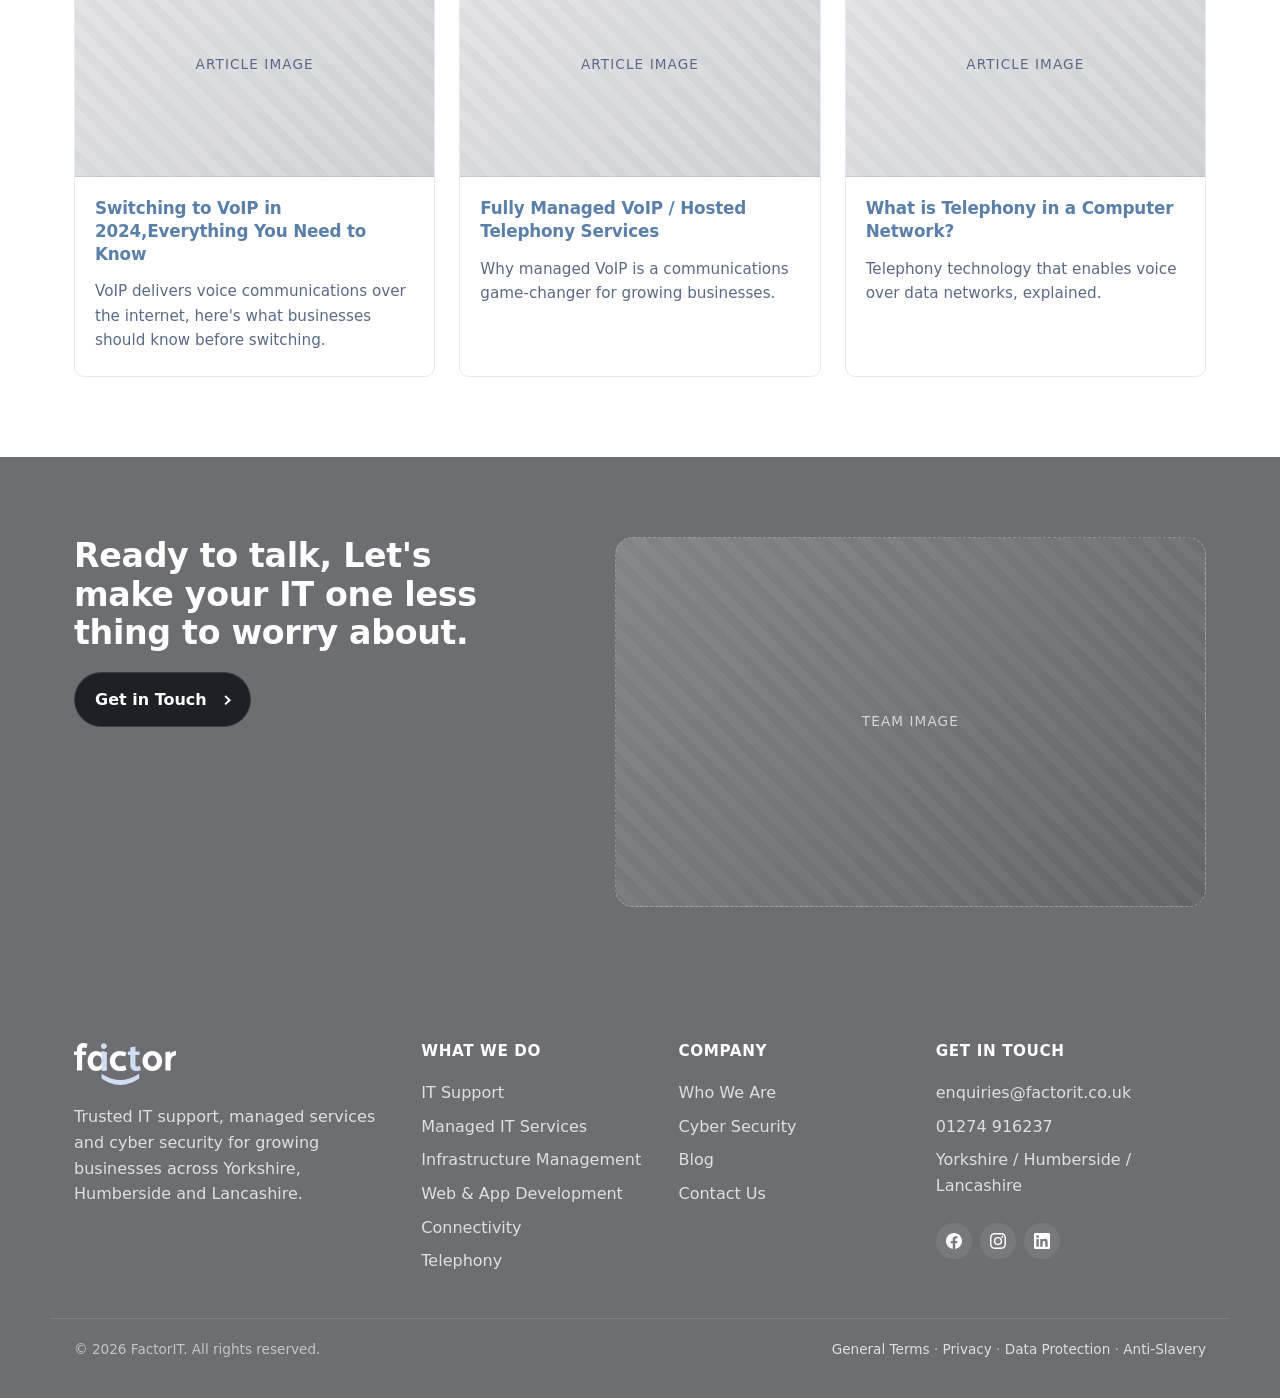
==== commit 88a1316c: "feat(design): Latest redesign" ====
--- a/index.html
+++ b/index.html
@@ -58,17 +58,14 @@
 </header>
 
 <!-- ============ HERO ============ -->
-<section class="hero">
-    <div class="container hero-grid">
+<section class="hero hero-cover">
+    <img class="hero-bg" src="assets/mascots/New/Team_Photo.png" alt="FactorIT's mascots, Pascal, Frozen, Oracle and Nano, together in the office">
+    <div class="hero-overlay" aria-hidden="true"></div>
+    <div class="container hero-content">
         <div class="hero-copy">
             <h1>Secure IT Support, Managed Services &amp; Cyber Security</h1>
             <p class="lede">Trusted Yorkshire IT partner committed to technology excellence and environmental responsibility. We keep your systems running, your data protected, and your team productive, sustainably.</p>
-            <a href="contact.html" class="btn btn-primary">Get in Touch <span aria-hidden="true">&rarr;</span></a>
-        </div>
-        <div class="hero-media">
-            <div class="img-placeholder img-hero" role="img" aria-label="Hero image, to be supplied">
-                <span>Hero image</span>
-            </div>
+            <a href="contact.html" class="btn btn-primary">Get in Touch <span class="btn-chev" aria-hidden="true"></span></a>
         </div>
     </div>
 </section>
@@ -79,7 +76,7 @@
         <div class="col-intro">
             <h2>What We Do</h2>
             <p>FactorIT offers a diverse range of IT services tailored for modern businesses, from responsive IT support and managed services to robust infrastructure, web development, telephony and connectivity.</p>
-            <a href="services.html" class="link-arrow">Find Out More <span aria-hidden="true">&rarr;</span></a>
+            <a href="services.html" class="link-arrow">Find Out More <span class="btn-chev" aria-hidden="true"></span></a>
         </div>
         <div class="col-grid">
             <ul class="service-grid">
@@ -125,12 +122,10 @@
             <h2>Sustainable IT, Not Just a Mascot!</h2>
             <p>At FactorIT, we recognise the profound impact of climate change on our planet and its inhabitants. Our choice to feature the polar bear in our branding is more than symbolic, it's a commitment to awareness and action.</p>
             <p>We blend environmental responsibility with practical IT outcomes: responsibly sourced hardware, extended device lifecycles, and minimised e-waste. FactorIT also supports organisations like WWF, because a sustainable business is a stronger business.</p>
-            <a href="team.html" class="btn btn-primary">Learn More <span aria-hidden="true">&rarr;</span></a>
+            <a href="team.html" class="btn btn-primary">Learn More <span class="btn-chev" aria-hidden="true"></span></a>
         </div>
         <div class="col-media">
-            <div class="img-placeholder img-sustainable" role="img" aria-label="Polar bear / sustainability imagery, to be supplied">
-                <span>Mascot image</span>
-            </div>
+            <img class="media-img img-sustainable" src="assets/mascots/New/pascal_digitalScreens.jpg" alt="Pascal the polar bear, FactorIT's sustainability mascot">
         </div>
     </div>
 </section>
@@ -142,7 +137,7 @@
             <div class="why-intro-inner">
                 <h2>Why Choose FactorIT?</h2>
                 <p>We're more than a service provider, we're a long-term partner invested in your success. Here's what sets us apart.</p>
-                <a href="contact.html" class="btn btn-primary">Talk to Us <span aria-hidden="true">&rarr;</span></a>
+                <a href="contact.html" class="btn btn-primary">Talk to Us <span class="btn-chev" aria-hidden="true"></span></a>
             </div>
         </div>
         <div class="why-faq">
@@ -213,7 +208,7 @@
     <div class="container">
         <div class="section-head">
             <h2>News &amp; Insights</h2>
-            <a href="blog.html" class="btn btn-primary btn-sm">View All Articles <span aria-hidden="true">&rarr;</span></a>
+            <a href="blog.html" class="btn btn-primary btn-sm">View All Articles <span class="btn-chev" aria-hidden="true"></span></a>
         </div>
         <ul class="news-grid">
             <li class="news-card">
@@ -246,7 +241,7 @@
     <div class="container two-col">
         <div class="col-copy">
             <h2>Ready to talk, Let's make your IT one less thing to worry about.</h2>
-            <a href="contact.html" class="btn btn-primary">Get in Touch <span aria-hidden="true">&rarr;</span></a>
+            <a href="contact.html" class="btn btn-primary">Get in Touch <span class="btn-chev" aria-hidden="true"></span></a>
         </div>
         <div class="col-media">
             <div class="img-placeholder img-cta" role="img" aria-label="Team imagery, to be supplied"><span>Team image</span></div>
@@ -289,6 +284,23 @@
                 <li>Yorkshire / Humberside / Lancashire</li>
             </ul>
             <ul class="social">
-                <li><a href="https://www.facebook.com/people/Factor-IT/61553980573350/" aria-label="Facebook">f</a></li>
-                <li><a href="https://www.instagram.com/factoritservices/" aria-label="Instagram">ig</a></li>
-                <li><a href="https://www.linkedin.com/company/factor-it1/" aria-label="LinkedIn">in</a></li>
+                <li><a href="https://www.facebook.com/people/Factor-IT/61553980573350/" class="social-facebook" aria-label="Facebook"><svg viewBox="0 0 24 24" fill="currentColor" aria-hidden="true"><path d="M24 12.073c0-6.627-5.373-12-12-12s-12 5.373-12 12c0 5.99 4.388 10.954 10.125 11.854v-8.385H7.078v-3.47h3.047V9.43c0-3.007 1.792-4.669 4.533-4.669 1.312 0 2.686.235 2.686.235v2.953H15.83c-1.491 0-1.956.925-1.956 1.874v2.25h3.328l-.532 3.47h-2.796v8.385C19.612 23.027 24 18.062 24 12.073z"/></svg></a></li>
+                <li><a href="https://www.instagram.com/factoritservices/" class="social-instagram" aria-label="Instagram"><svg viewBox="0 0 24 24" fill="currentColor" aria-hidden="true"><path d="M12 2.163c3.204 0 3.584.012 4.85.07 3.252.148 4.771 1.691 4.919 4.919.058 1.265.069 1.645.069 4.849 0 3.205-.012 3.584-.069 4.849-.149 3.225-1.664 4.771-4.919 4.919-1.266.058-1.644.07-4.85.07-3.204 0-3.584-.012-4.849-.07-3.26-.149-4.771-1.699-4.919-4.92-.058-1.265-.07-1.644-.07-4.849 0-3.204.013-3.583.07-4.849.149-3.227 1.664-4.771 4.919-4.919 1.266-.057 1.645-.069 4.849-.069zM12 0C8.741 0 8.333.014 7.053.072 2.695.272.273 2.69.073 7.052.014 8.333 0 8.741 0 12c0 3.259.014 3.668.072 4.948.2 4.358 2.618 6.78 6.98 6.98C8.333 23.986 8.741 24 12 24c3.259 0 3.668-.014 4.948-.072 4.354-.2 6.782-2.618 6.979-6.98.059-1.28.073-1.689.073-4.948 0-3.259-.014-3.667-.072-4.947-.196-4.354-2.617-6.78-6.979-6.98C15.668.014 15.259 0 12 0zm0 5.838a6.162 6.162 0 100 12.324 6.162 6.162 0 000-12.324zM12 16a4 4 0 110-8 4 4 0 010 8zm6.406-11.845a1.44 1.44 0 100 2.881 1.44 1.44 0 000-2.881z"/></svg></a></li>
+                <li><a href="https://www.linkedin.com/company/factor-it1/" class="social-linkedin" aria-label="LinkedIn"><svg viewBox="0 0 24 24" fill="currentColor" aria-hidden="true"><path d="M20.447 20.452h-3.554v-5.569c0-1.328-.027-3.037-1.852-3.037-1.853 0-2.136 1.445-2.136 2.939v5.667H9.351V9h3.414v1.561h.046c.477-.9 1.637-1.85 3.37-1.85 3.601 0 4.267 2.37 4.267 5.455v6.286zM5.337 7.433a2.062 2.062 0 01-2.063-2.065 2.063 2.063 0 112.063 2.065zm1.782 13.019H3.555V9h3.564v11.452zM22.225 0H1.771C.792 0 0 .774 0 1.729v20.542C0 23.227.792 24 1.771 24h20.451C23.2 24 24 23.227 24 22.271V1.729C24 .774 23.2 0 22.222 0h.003z"/></svg></a></li>
+            </ul>
+        </div>
+    </div>
+    <div class="container footer-base">
+        <p>&copy; <span id="current-year">2026</span> FactorIT. All rights reserved.</p>
+        <p>
+            <a href="general-terms-of-business.html">General Terms</a> &middot;
+            <a href="privacy-policy.html">Privacy</a> &middot;
+            <a href="data-protection-policy.html">Data Protection</a> &middot;
+            <a href="anti-slavery.html">Anti-Slavery</a>
+        </p>
+    </div>
+</footer>
+
+<script src="js/main.js"></script>
+</body>
+</html>
--- a/css/style.css
+++ b/css/style.css
@@ -3,7 +3,7 @@
    Palette (aligned with the company logo's grey-blue identity)
    - Brand:   #6c6e72  (was navy — darker tone of the logo grey #939598)
    - Brand 2: #7d7f83  (slightly lighter, for cards on brand)
-   - Cyan:    #1FC8E8
+   - Accent:  #5A7FA8  (slate blue, derived from logo's light-blue accent #cfdef2)
    - Ink:     #0E1A33  (body text on light)
    - Mute:    #5A6A85
    - Line:    #E5E9F0
@@ -12,8 +12,8 @@
 :root {
     --navy: #6c6e72;
     --navy-2: #7d7f83;
-    --cyan: #1FC8E8;
-    --cyan-ink: #6c6e72;
+    --cyan: #5A7FA8;
+    --cyan-ink: #ffffff;
     --ink: #0E1A33;
     --mute: #5A6A85;
     --line: #E5E9F0;
@@ -66,8 +66,47 @@
     cursor: pointer;
     transition: transform .15s ease, box-shadow .15s ease, background .15s ease;
 }
-.btn-primary { background: var(--cyan); color: var(--cyan-ink); }
-.btn-primary:hover { text-decoration: none; box-shadow: 0 6px 18px rgba(31, 200, 232, 0.35); transform: translateY(-1px); }
+/* Glass-style primary button (matches the pill nav aesthetic) */
+.btn-primary {
+    background: rgba(20, 22, 28, 0.88);
+    -webkit-backdrop-filter: blur(10px) saturate(140%);
+    backdrop-filter: blur(10px) saturate(140%);
+    color: #fff;
+    border: 1px solid rgba(255, 255, 255, 0.12);
+    font-weight: 600;
+}
+.btn-primary:hover {
+    text-decoration: none;
+    background: rgba(10, 12, 18, 0.96);
+    border-color: rgba(255, 255, 255, 0.22);
+    box-shadow: 0 8px 22px rgba(0, 0, 0, 0.28);
+    transform: translateY(-1px);
+}
+
+/* Header CTA sits inside the dark pill, invert it to white-glass for contrast */
+.header-cta.btn-primary {
+    background: rgba(255, 255, 255, 0.92);
+    color: var(--ink);
+    border-color: rgba(255, 255, 255, 0.50);
+}
+.header-cta.btn-primary:hover {
+    background: #ffffff;
+    border-color: #ffffff;
+}
+
+/* Right-pointing chevron for CTAs (drop-in replacement for the old &rarr; span) */
+.btn-chev {
+    display: inline-block;
+    width: 0.45em;
+    height: 0.45em;
+    border-right: 2px solid currentColor;
+    border-top: 2px solid currentColor;
+    transform: rotate(45deg) translateY(1px);
+    margin-left: 0.5em;
+    transition: margin-left 0.2s ease;
+}
+.btn-primary:hover .btn-chev,
+.link-arrow:hover .btn-chev { margin-left: 0.75em; }
 .btn-sm { padding: 0.6rem 1rem; font-size: 0.9rem; }
 
 .link-arrow {
@@ -78,20 +117,34 @@
     color: var(--cyan);
 }
 
-/* ---------- Header / Nav ---------- */
+/* ---------- Header / Nav (floating glass pill) ---------- */
 .site-header {
-    position: sticky;
+    position: fixed;
     top: 0;
+    left: 0;
+    right: 0;
     z-index: 50;
-    background: var(--navy);
-    color: #fff;
+    padding: 1rem 0 0;
+    background: transparent;
+    color: #fff;
+    pointer-events: none;
 }
 .header-inner {
     display: flex;
     align-items: center;
-    justify-content: space-between;
+    justify-content: center;
     gap: 1.5rem;
-    padding: 1rem 1.5rem;
+    width: fit-content;
+    max-width: calc(100% - 2rem);
+    margin: 0 auto;
+    padding: 0.5rem 0.75rem 0.5rem 1.25rem;
+    pointer-events: auto;
+    background: rgba(30, 32, 36, 0.65);
+    -webkit-backdrop-filter: blur(14px) saturate(140%);
+    backdrop-filter: blur(14px) saturate(140%);
+    border: 1px solid rgba(255, 255, 255, 0.10);
+    border-radius: 999px;
+    box-shadow: 0 12px 32px rgba(0, 0, 0, 0.28);
 }
 .brand {
     color: #fff;
@@ -145,35 +198,53 @@
 .submenu {
     display: block;
     position: absolute;
-    top: 100%;
-    left: 0;
-    background: var(--navy);
+    top: calc(100% + 0.5rem);
+    left: 50%;
+    transform: translateX(-50%) translateY(-6px);
+    background: rgba(255, 255, 255, 0.97);
+    -webkit-backdrop-filter: blur(12px);
+    backdrop-filter: blur(12px);
     list-style: none;
-    padding: 0.5rem 0;
+    padding: 0.4rem;
     margin: 0;
     min-width: 240px;
-    box-shadow: 0 12px 28px rgba(0, 0, 0, 0.18);
-    border-radius: 0 0 var(--radius) var(--radius);
+    border: 1px solid rgba(108, 110, 114, 0.15);
+    border-radius: var(--radius-lg);
+    box-shadow: 0 16px 36px rgba(0, 0, 0, 0.18);
     opacity: 0;
     visibility: hidden;
-    transform: translateY(-6px);
     transition: opacity 0.18s ease, transform 0.18s ease, visibility 0.18s;
     z-index: 100;
+}
+.submenu::before {
+    content: "";
+    position: absolute;
+    top: -0.5rem;
+    left: 0;
+    right: 0;
+    height: 0.5rem;
 }
 .has-submenu:hover > .submenu,
 .has-submenu:focus-within > .submenu {
     opacity: 1;
     visibility: visible;
-    transform: translateY(0);
+    transform: translateX(-50%) translateY(0);
 }
 .submenu li { display: block; }
 .submenu a {
     display: block;
-    padding: 0.6rem 1.1rem;
+    padding: 0.55rem 0.9rem;
     white-space: nowrap;
-    opacity: 0.85;
-}
-.submenu a:hover { background: rgba(255, 255, 255, 0.08); opacity: 1; }
+    color: var(--ink);
+    border-radius: var(--radius);
+    font-weight: 500;
+    opacity: 1;
+}
+.submenu a:hover {
+    background: rgba(108, 110, 114, 0.10);
+    color: var(--navy);
+    text-decoration: none;
+}
 
 /* ---------- Hamburger (mobile toggle) ---------- */
 .nav-toggle {
@@ -234,6 +305,70 @@
 }
 .hero-media .img-placeholder { aspect-ratio: 4 / 3; }
 
+/* Full-bleed hero variant: image fills the section, text overlays */
+.hero-cover {
+    position: relative;
+    padding: 0;
+    min-height: 560px;
+    display: flex;
+    align-items: center;
+    overflow: hidden;
+}
+.hero-bg {
+    position: absolute;
+    inset: 0;
+    width: 100%;
+    height: 100%;
+    object-fit: cover;
+    object-position: center 25%;
+    z-index: 0;
+}
+.hero-overlay {
+    position: absolute;
+    inset: 0;
+    background: linear-gradient(
+        90deg,
+        rgba(30, 32, 36, 0.92) 0%,
+        rgba(30, 32, 36, 0.78) 35%,
+        rgba(30, 32, 36, 0.35) 70%,
+        rgba(30, 32, 36, 0.15) 100%
+    );
+    z-index: 1;
+}
+.hero-content {
+    position: relative;
+    z-index: 2;
+    width: 100%;
+    padding-top: 5rem;
+    padding-bottom: 5rem;
+}
+.hero-cover .hero-copy { max-width: 36rem; }
+.hero-cover .hero-copy h1 {
+    max-width: none;
+    font-size: clamp(2rem, 4vw, 3rem);
+    text-shadow: 0 2px 24px rgba(0, 0, 0, 0.35);
+}
+.hero-cover .hero-copy .lede {
+    color: rgba(255, 255, 255, 0.92);
+    text-shadow: 0 1px 12px rgba(0, 0, 0, 0.4);
+}
+
+/* Staggered drop-in animation for the hero copy */
+@keyframes hero-drop {
+    from { opacity: 0; transform: translateY(-14px); }
+    to   { opacity: 1; transform: translateY(0); }
+}
+.hero-cover .hero-copy > * {
+    animation: hero-drop 0.7s cubic-bezier(0.16, 1, 0.3, 1) both;
+}
+.hero-cover .hero-copy > *:nth-child(1) { animation-delay: 0.10s; }
+.hero-cover .hero-copy > *:nth-child(2) { animation-delay: 0.25s; }
+.hero-cover .hero-copy > *:nth-child(3) { animation-delay: 0.40s; }
+
+@media (prefers-reduced-motion: reduce) {
+    .hero-cover .hero-copy > * { animation: none; }
+}
+
 /* ---------- Section base ---------- */
 .section { padding: 5rem 0; }
 .two-col {
@@ -261,11 +396,13 @@
 }
 .service-card:hover { transform: translateY(-2px); box-shadow: var(--shadow); }
 .service-card.is-featured {
-    background: var(--cyan);
-    border-color: var(--cyan);
-    color: var(--cyan-ink);
-}
-.service-card.is-featured p { color: rgba(108, 110, 114, 0.85); }
+    background: rgba(20, 22, 28, 0.92);
+    -webkit-backdrop-filter: blur(10px) saturate(140%);
+    backdrop-filter: blur(10px) saturate(140%);
+    border-color: rgba(255, 255, 255, 0.12);
+    color: #fff;
+}
+.service-card.is-featured p { color: rgba(255, 255, 255, 0.85); }
 .service-icon {
     width: 36px; height: 36px;
     border-radius: 8px;
@@ -273,10 +410,9 @@
     margin-bottom: 1rem;
     opacity: 0.9;
 }
-.service-card.is-featured .service-icon { background: var(--navy); }
+.service-card.is-featured .service-icon { background: rgba(255, 255, 255, 0.18); }
 .service-card h3 { margin-bottom: 0.4rem; }
 .service-card p { color: var(--mute); font-size: 0.95rem; margin: 0; }
-.service-card.is-featured p { color: rgba(108, 110, 114, 0.85); }
 
 /* ---------- Sustainable IT ---------- */
 .sustainable {
@@ -340,10 +476,35 @@
     font-size: 1.5rem;
     font-weight: 400;
     line-height: 1;
-}
-.faq-item[open] summary::after { content: "−"; }
+    transition: transform 0.3s ease;
+}
+.faq-item[open] summary::after { transform: rotate(45deg); }
 .faq-body { padding-top: 0.75rem; color: var(--mute); }
 .faq-body p { margin: 0; }
+
+/* Smooth drop-down animation for FAQ items (modern browsers) */
+@supports (interpolate-size: allow-keywords) {
+    :root { interpolate-size: allow-keywords; }
+
+    .faq-item::details-content {
+        opacity: 0;
+        block-size: 0;
+        overflow: clip;
+        transition:
+            opacity 0.25s ease,
+            block-size 0.35s ease,
+            content-visibility 0.35s allow-discrete;
+    }
+    .faq-item[open]::details-content {
+        opacity: 1;
+        block-size: auto;
+    }
+}
+
+@media (prefers-reduced-motion: reduce) {
+    .faq-item summary::after,
+    .faq-item::details-content { transition: none; }
+}
 
 /* ---------- Testimonials ---------- */
 .testimonials { background: var(--bg); }
@@ -436,16 +597,39 @@
 }
 .social a {
     display: inline-flex;
-    width: 32px; height: 32px;
+    width: 36px; height: 36px;
     border-radius: 50%;
     background: rgba(255,255,255,0.08);
     align-items: center;
     justify-content: center;
     color: #fff;
-    font-size: 0.85rem;
-    font-weight: 700;
-}
-.social a:hover { background: var(--cyan); color: var(--navy); text-decoration: none; }
+    transition: background 0.2s ease, color 0.2s ease, transform 0.18s ease, box-shadow 0.2s ease;
+}
+.social a:hover { text-decoration: none; transform: translateY(-2px); }
+.social a svg { width: 16px; height: 16px; display: block; }
+
+/* Brand-coloured hover states (work for both .social and .social-contact) */
+.social a.social-facebook:hover,
+.social-contact a.social-facebook:hover {
+    background: #1877F2;
+    color: #fff;
+    border-color: #1877F2;
+    box-shadow: 0 6px 16px rgba(24, 119, 242, 0.35);
+}
+.social a.social-linkedin:hover,
+.social-contact a.social-linkedin:hover {
+    background: #0A66C2;
+    color: #fff;
+    border-color: #0A66C2;
+    box-shadow: 0 6px 16px rgba(10, 102, 194, 0.35);
+}
+.social a.social-instagram:hover,
+.social-contact a.social-instagram:hover {
+    background: linear-gradient(45deg, #f09433 0%, #e6683c 25%, #dc2743 50%, #cc2366 75%, #bc1888 100%);
+    color: #fff;
+    border-color: transparent;
+    box-shadow: 0 6px 16px rgba(220, 39, 67, 0.35);
+}
 
 .footer-base {
     display: flex;
@@ -460,6 +644,29 @@
     font-size: 0.85rem;
 }
 .footer-base a { color: rgba(255,255,255,0.78); }
+
+/* ---------- Real media images (use in place of .img-placeholder) ---------- */
+.media-img {
+    display: block;
+    width: 100%;
+    object-fit: cover;
+    border-radius: var(--radius-lg);
+}
+.hero-media .media-img,
+.sustainable .media-img,
+.why-block .media-img,
+.service-detail .media-img { aspect-ratio: 4 / 3; }
+.cta-strip .media-img,
+.news-card .media-img { aspect-ratio: 16 / 10; }
+img.team-photo {
+    width: 100%;
+    aspect-ratio: 1 / 1;
+    object-fit: cover;
+    display: block;
+    border-radius: 0;
+    border: 0;
+    border-right: 1px solid var(--line);
+}
 
 /* ---------- Image placeholders ---------- */
 .img-placeholder {
@@ -507,6 +714,20 @@
 /* ---------- Responsive ---------- */
 @media (max-width: 960px) {
     .hero { padding: 3rem 0 3.5rem; }
+    .hero-cover {
+        padding: 0;
+        min-height: 480px;
+    }
+    .hero-cover .hero-bg { object-position: 70% center; }
+    .hero-cover .hero-overlay {
+        background: linear-gradient(
+            180deg,
+            rgba(30, 32, 36, 0.75) 0%,
+            rgba(30, 32, 36, 0.85) 60%,
+            rgba(30, 32, 36, 0.92) 100%
+        );
+    }
+    .hero-cover .hero-content { padding-top: 3.5rem; padding-bottom: 3.5rem; }
     .hero-grid,
     .two-col,
     .why-grid,
@@ -527,21 +748,35 @@
     .nav-toggle { display: block; }
     .header-cta { display: none; }
 
+    /* Wider pill on mobile, brand left, hamburger right */
+    .header-inner {
+        min-width: min(420px, calc(100% - 2rem));
+        justify-content: space-between;
+        padding: 0.5rem 0.75rem 0.5rem 1.5rem;
+    }
+
     .primary-nav {
         position: absolute;
-        top: 100%;
-        left: 0;
-        right: 0;
-        background: var(--navy);
-        border-top: 1px solid rgba(255, 255, 255, 0.08);
-        box-shadow: 0 12px 28px rgba(0, 0, 0, 0.18);
+        top: calc(100% + 0.5rem);
+        left: 1rem;
+        right: 1rem;
+        background: rgba(30, 32, 36, 0.92);
+        -webkit-backdrop-filter: blur(14px);
+        backdrop-filter: blur(14px);
+        border: 1px solid rgba(255, 255, 255, 0.10);
+        border-radius: var(--radius-lg);
+        box-shadow: 0 16px 36px rgba(0, 0, 0, 0.28);
         max-height: 0;
         overflow: hidden;
-        transition: max-height 0.35s ease;
+        opacity: 0;
+        visibility: hidden;
+        transition: max-height 0.35s ease, opacity 0.2s ease, visibility 0.35s;
     }
     .primary-nav.is-open {
-        max-height: calc(100vh - 70px);
+        max-height: calc(100vh - 6rem);
         overflow-y: auto;
+        opacity: 1;
+        visibility: visible;
     }
     .primary-nav ul {
         display: block;
@@ -590,7 +825,8 @@
 /* ---------- Page hero (inner pages, light) ---------- */
 .page-hero {
     background: var(--bg-soft);
-    padding: 4rem 0 3rem;
+    /* extra top padding clears the fixed-position floating nav pill */
+    padding: 7rem 0 3rem;
     border-bottom: 1px solid var(--line);
 }
 .page-hero h1 { margin: 0 0 0.5rem; }
@@ -767,17 +1003,17 @@
 }
 .social-contact a {
     display: inline-flex;
-    width: 36px; height: 36px;
+    width: 40px; height: 40px;
     border-radius: 50%;
     background: var(--bg-soft);
     border: 1px solid var(--line);
     align-items: center;
     justify-content: center;
     color: var(--navy);
-    font-size: 0.85rem;
-    font-weight: 700;
-}
-.social-contact a:hover { background: var(--cyan); color: var(--navy); border-color: var(--cyan); text-decoration: none; }
+    transition: background 0.2s ease, color 0.2s ease, border-color 0.2s ease, transform 0.18s ease, box-shadow 0.2s ease;
+}
+.social-contact a:hover { text-decoration: none; transform: translateY(-2px); }
+.social-contact a svg { width: 18px; height: 18px; display: block; }
 
 .contact-form-wrap {
     background: var(--bg-soft);
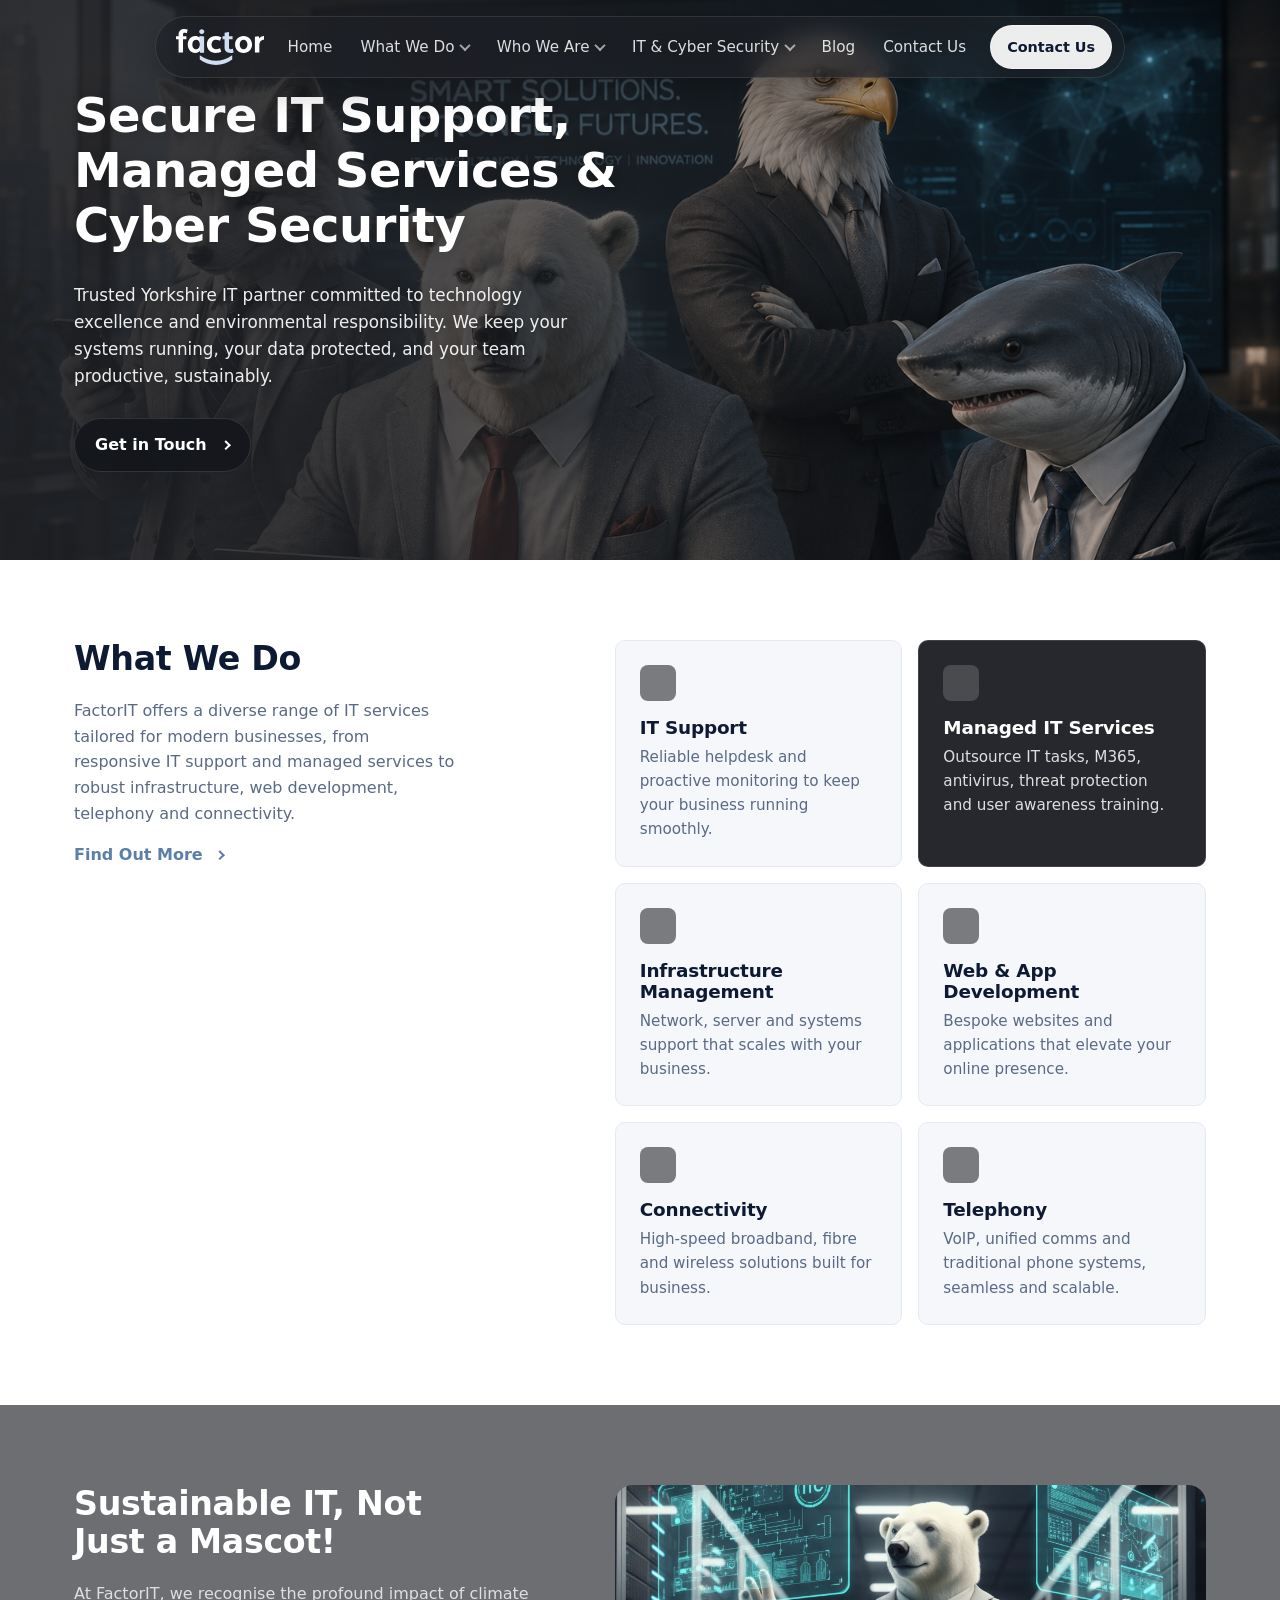
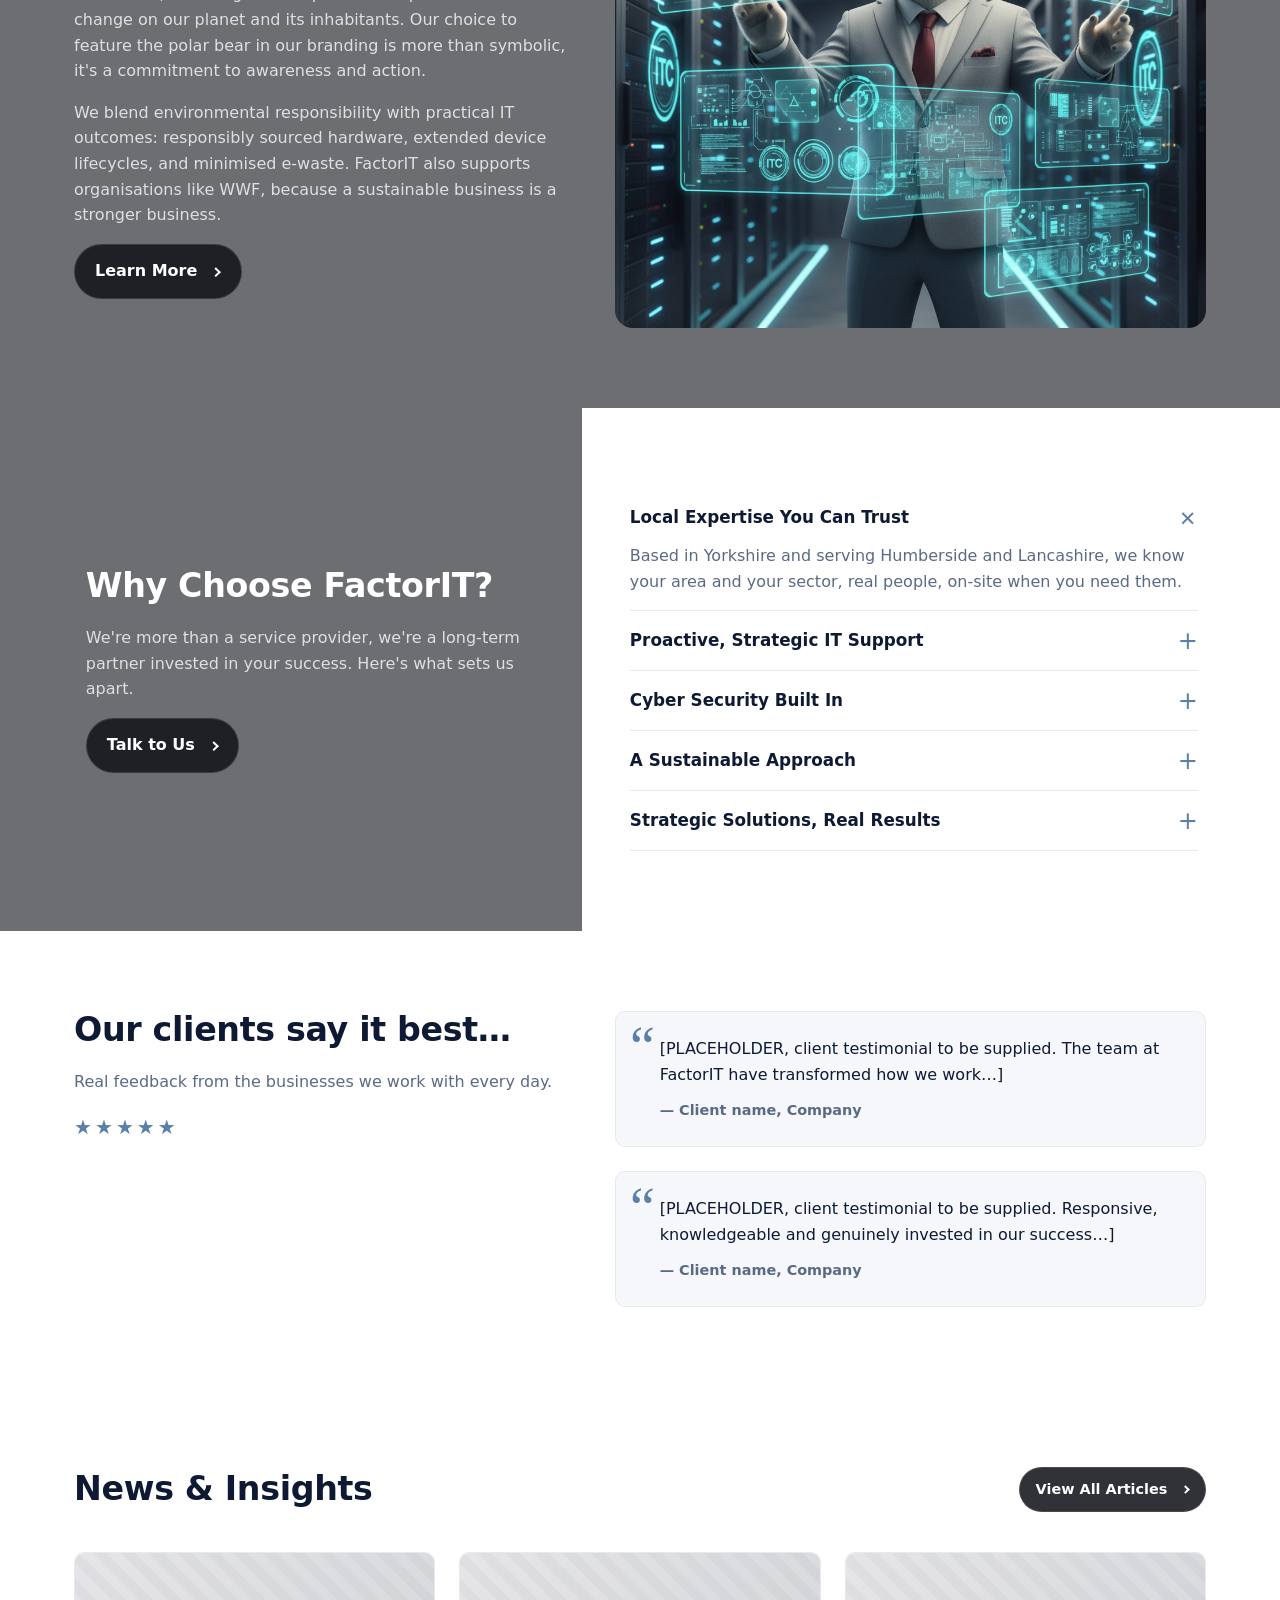
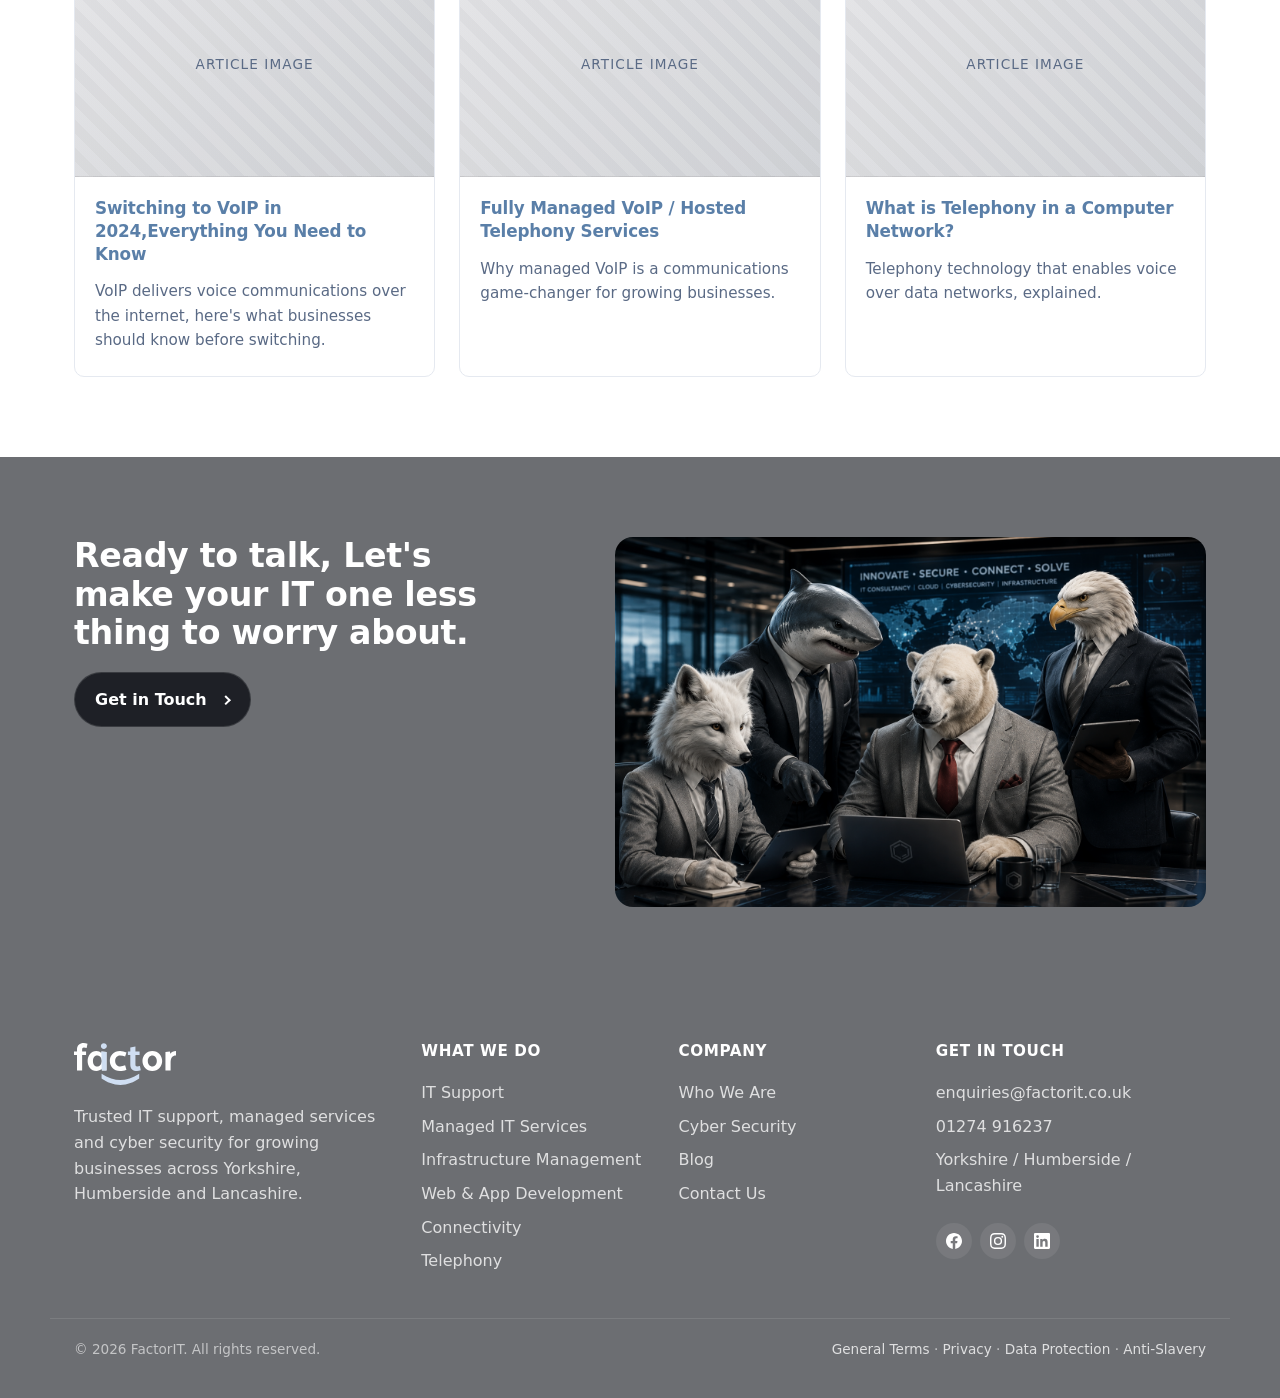
==== commit 7d43eb04: "fix(structure): Changed file structure and formatting" ====
--- a/index.html
+++ b/index.html
@@ -1,19 +1,79 @@
 <!DOCTYPE html>
-<html lang="en">
+<html lang="en-GB">
 <head>
     <meta charset="UTF-8">
     <meta name="viewport" content="width=device-width, initial-scale=1.0">
-    <meta name="description" content="FactorIT, Yorkshire-based IT support, managed services and cyber security. Technology excellence with environmental responsibility.">
-    <title>FactorIT, Secure IT Support, Managed Services &amp; Cyber Security</title>
+    <meta name="theme-color" content="#6c6e72">
+
+    <title>FactorIT | West Yorkshire IT Support, Managed Services &amp; Cyber Security</title>
+    <meta name="description" content="West Yorkshire IT consultancy delivering managed IT support, cyber security, infrastructure, telephony and connectivity for businesses across Yorkshire, Humberside and Lancashire. Free IT assessment available.">
+    <link rel="canonical" href="https://factorit.co.uk/">
+
+    <!-- Open Graph (Facebook / LinkedIn) -->
+    <meta property="og:type" content="website">
+    <meta property="og:site_name" content="FactorIT">
+    <meta property="og:locale" content="en_GB">
+    <meta property="og:title" content="FactorIT | West Yorkshire IT Support, Managed Services &amp; Cyber Security">
+    <meta property="og:description" content="West Yorkshire IT consultancy delivering managed IT support, cyber security, infrastructure, telephony and connectivity for businesses across Yorkshire, Humberside and Lancashire. Free IT assessment available.">
+    <meta property="og:url" content="https://factorit.co.uk/">
+    <meta property="og:image" content="https://factorit.co.uk/assets/mascots/group/team-portrait.png">
+    <meta property="og:image:alt" content="The FactorIT mascots, Pascal, Frozen, Oracle and Nano in the office">
+
+    <!-- Twitter Card -->
+    <meta name="twitter:card" content="summary_large_image">
+    <meta name="twitter:title" content="FactorIT | West Yorkshire IT Support, Managed Services &amp; Cyber Security">
+    <meta name="twitter:description" content="West Yorkshire IT consultancy delivering managed IT support, cyber security, infrastructure, telephony and connectivity for businesses across Yorkshire, Humberside and Lancashire. Free IT assessment available.">
+    <meta name="twitter:image" content="https://factorit.co.uk/assets/mascots/group/team-portrait.png">
+
     <link rel="stylesheet" href="css/style.css">
-</head>
+    <!-- JSON-LD structured data (LocalBusiness + Organization) -->
+    <script type="application/ld+json">
+    {
+        "@context": "https://schema.org",
+        "@type": "ProfessionalService",
+        "name": "FactorIT",
+        "alternateName": "Factor IT",
+        "description": "West Yorkshire IT consultancy delivering managed IT support, cyber security, infrastructure, telephony and connectivity for businesses across Yorkshire, Humberside and Lancashire.",
+        "url": "https://factorit.co.uk/",
+        "logo": "https://factorit.co.uk/assets/logos/factorit-wordmark.svg",
+        "image": "https://factorit.co.uk/assets/mascots/group/team-portrait.png",
+        "telephone": "+441274916237",
+        "email": "enquiries@factorit.co.uk",
+        "priceRange": "££",
+        "address": {
+            "@type": "PostalAddress",
+            "addressRegion": "West Yorkshire",
+            "addressCountry": "GB"
+        },
+        "areaServed": [
+            { "@type": "AdministrativeArea", "name": "Yorkshire" },
+            { "@type": "AdministrativeArea", "name": "West Yorkshire" },
+            { "@type": "AdministrativeArea", "name": "Humberside" },
+            { "@type": "AdministrativeArea", "name": "Lancashire" }
+        ],
+        "sameAs": [
+            "https://www.facebook.com/people/Factor-IT/61553980573350/",
+            "https://www.instagram.com/factoritservices/",
+            "https://www.linkedin.com/company/factor-it1/"
+        ],
+        "makesOffer": [
+            { "@type": "Offer", "itemOffered": { "@type": "Service", "name": "IT Support" } },
+            { "@type": "Offer", "itemOffered": { "@type": "Service", "name": "Managed IT Services" } },
+            { "@type": "Offer", "itemOffered": { "@type": "Service", "name": "Infrastructure Management" } },
+            { "@type": "Offer", "itemOffered": { "@type": "Service", "name": "Web & App Development" } },
+            { "@type": "Offer", "itemOffered": { "@type": "Service", "name": "Connectivity" } },
+            { "@type": "Offer", "itemOffered": { "@type": "Service", "name": "VoIP Telephony" } },
+            { "@type": "Offer", "itemOffered": { "@type": "Service", "name": "Cyber Security" } }
+        ]
+    }
+    </script></head>
 <body>
 
 <!-- ============ HEADER / NAV ============ -->
 <header class="site-header">
     <div class="container header-inner">
         <a href="index.html" class="brand">
-            <img src="assets/images/logo-3.svg" alt="FactorIT" class="brand-logo">
+            <img src="assets/logos/factorit-wordmark.svg" alt="FactorIT" class="brand-logo">
         </a>
         <button class="nav-toggle" type="button" aria-label="Open menu" aria-expanded="false" aria-controls="primary-nav-list">
             <span class="nav-toggle-bar"></span>
@@ -59,7 +119,7 @@
 
 <!-- ============ HERO ============ -->
 <section class="hero hero-cover">
-    <img class="hero-bg" src="assets/mascots/New/Team_Photo.png" alt="FactorIT's mascots, Pascal, Frozen, Oracle and Nano, together in the office">
+    <img class="hero-bg" src="assets/mascots/group/team-portrait.png" alt="FactorIT's mascots, Pascal, Frozen, Oracle and Nano, together in the office">
     <div class="hero-overlay" aria-hidden="true"></div>
     <div class="container hero-content">
         <div class="hero-copy">
@@ -125,7 +185,7 @@
             <a href="team.html" class="btn btn-primary">Learn More <span class="btn-chev" aria-hidden="true"></span></a>
         </div>
         <div class="col-media">
-            <img class="media-img img-sustainable" src="assets/mascots/New/pascal_digitalScreens.jpg" alt="Pascal the polar bear, FactorIT's sustainability mascot">
+            <img class="media-img img-sustainable" src="assets/mascots/pascal/datacenter.jpg" alt="Pascal the polar bear, FactorIT's sustainability mascot">
         </div>
     </div>
 </section>
@@ -244,7 +304,7 @@
             <a href="contact.html" class="btn btn-primary">Get in Touch <span class="btn-chev" aria-hidden="true"></span></a>
         </div>
         <div class="col-media">
-            <div class="img-placeholder img-cta" role="img" aria-label="Team imagery, to be supplied"><span>Team image</span></div>
+            <img class="media-img img-cta" src="assets/mascots/group/team-collaboration.png" alt="The FactorIT team mascots, Pascal, Frozen, Oracle and Nano, collaborating around a laptop">
         </div>
     </div>
 </section>
@@ -253,7 +313,7 @@
 <footer class="site-footer">
     <div class="container footer-grid">
         <div class="footer-brand">
-            <a href="index.html" class="brand"><img src="assets/images/logo-3.svg" alt="FactorIT" class="brand-logo"></a>
+            <a href="index.html" class="brand"><img src="assets/logos/factorit-wordmark.svg" alt="FactorIT" class="brand-logo"></a>
             <p>Trusted IT support, managed services and cyber security for growing businesses across Yorkshire, Humberside and Lancashire.</p>
         </div>
         <div class="footer-col">
